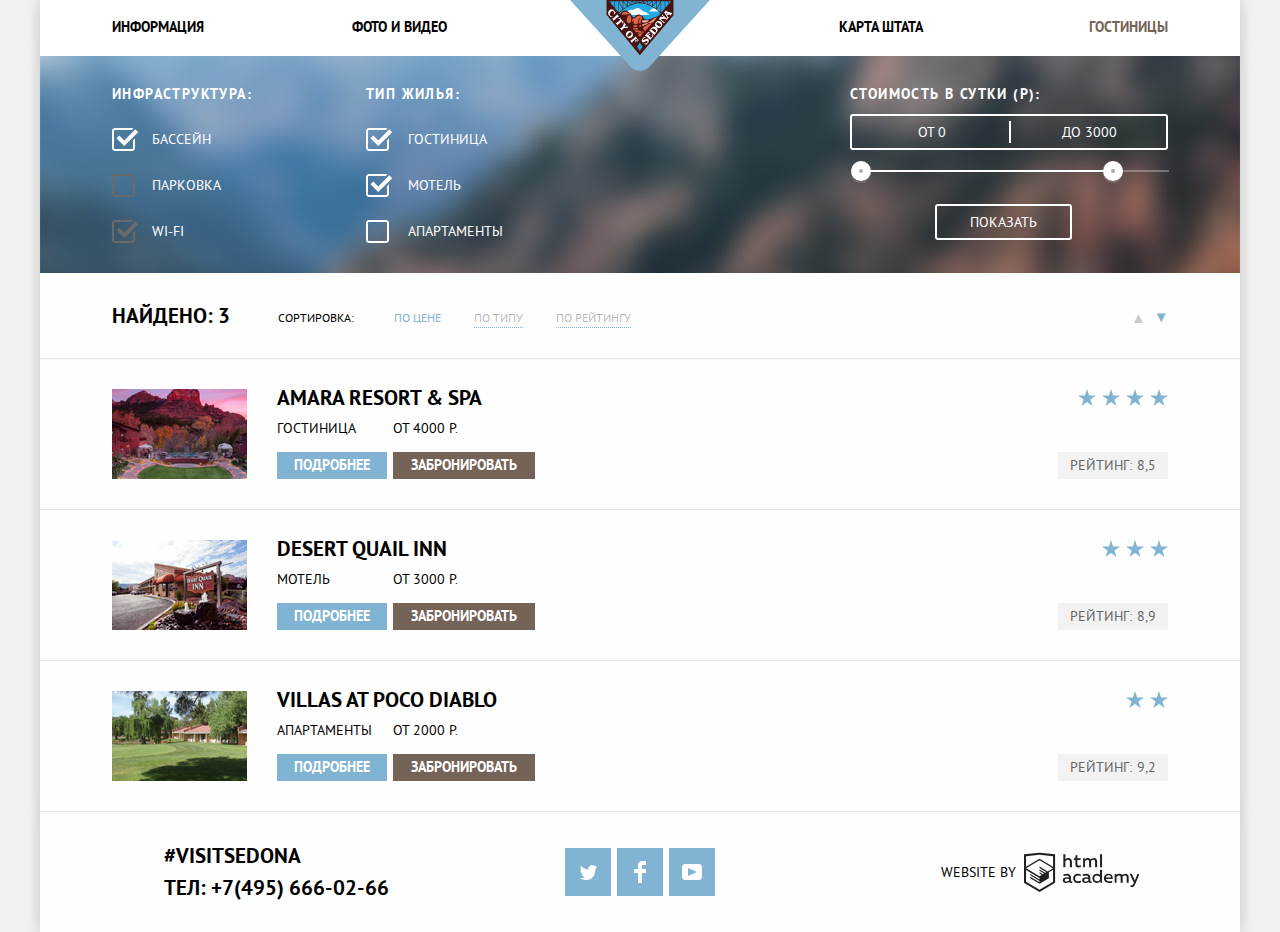
==== catalog.html @ d5845700 "Частично исправлены баги IE, переключатели-треугольники сделаны unicode, в CSS используется только о" ====
<!DOCTYPE html>
<html lang="ru">

<head>
  <meta charset="utf-8">
  <title>HTML Academy: Седона</title>
  <link rel="stylesheet" href="css/normalize.css">
  <link rel="stylesheet" href="css/style.css">
</head>

<body>
  <header class="header">
    <nav class="header__navigation">
      <a href="index.html">
        <span class="visually-hidden">Главная страница</span>
        <img src="img/logo-triangle.svg" width="140" height="71" alt="Логотип Sedona">
      </a>
      <ul class="list">
        <li><a href="info.html">Информация</a></li>
        <li><a href="gallery.html">Фото и видео</a></li>
        <li><a href="map.html">Карта штата</a></li>
        <li class="current">Гостиницы</li>
      </ul>
    </nav>
  </header>
  <main class="main-container">
    <h1 class="visually-hidden">Отели в Седонe</h1>
    <div class="center-form">
      <form class="horizontal-form" action="https://echo.htmlacademy.ru" method="get">
        <div class="horizontal-form__column">
          <fieldset>
            <legend>Инфраструктура:</legend>
            <div>
              <label class="horizontal-form__check-label" for="waterpool-id">Бассейн</label>
              <input class="horizontal-form__check visually-hidden" id="waterpool-id" type="checkbox" name="waterpool"
                checked>
                <svg class ="horizontal-form__check-custom" xmlns="http://www.w3.org/2000/svg" width="23" height="23" viewBox="0 0 23 23" fill-opacity="1" fill="#FFFFFF"> 
                  <path d="M20 2c.542 0 1 .458 1 1v17c0 .542-.458 1-1 1H3c-.542 0-1-.458-1-1V3c0-.542.458-1 1-1h17m0-2H3C1.35 0 0 1.35 0 3v17c0 1.65 1.35 3 3 3h17c1.65 0 3-1.35 3-3V3c0-1.65-1.35-3-3-3z"/>
                </svg>
                <svg class ="horizontal-form__check-custom checked" xmlns="http://www.w3.org/2000/svg" width="27" height="23" viewBox="0 0 27 23" fill-opacity="0" fill="#FFFFFF" >
                  <path d="M7.285 7.486l-2.829 2.829 7.783 7.783L26.171 4.166l-2.828-2.829-11.104 11.102z"/>
                  <path d="M21 20c0 .542-.458 1-1 1H3c-.542 0-1-.458-1-1V3c0-.542.458-1 1-1h16.908L21.493.415A2.96 2.96 0 0 0 20 0H3C1.35 0 0 1.35 0 3v17c0 1.65 1.35 3 3 3h17c1.65 0 3-1.35 3-3v-9.829l-2 2V20z"/>
                </svg>
            </div>
            <div>
              <label class="horizontal-form__check-label" for="parking-id">Парковка</label>
              <input class="horizontal-form__check visually-hidden" id="parking-id" type="checkbox" name="parking" disabled>
              <svg class ="horizontal-form__check-custom" xmlns="http://www.w3.org/2000/svg" width="23" height="23" viewBox="0 0 23 23" fill-opacity="1" fill="#FFFFFF"> 
                <path d="M20 2c.542 0 1 .458 1 1v17c0 .542-.458 1-1 1H3c-.542 0-1-.458-1-1V3c0-.542.458-1 1-1h17m0-2H3C1.35 0 0 1.35 0 3v17c0 1.65 1.35 3 3 3h17c1.65 0 3-1.35 3-3V3c0-1.65-1.35-3-3-3z"/>
              </svg>
              <svg class ="horizontal-form__check-custom checked" xmlns="http://www.w3.org/2000/svg" width="27" height="23" viewBox="0 0 27 23" fill-opacity="0" fill="#FFFFFF" >
                <path d="M7.285 7.486l-2.829 2.829 7.783 7.783L26.171 4.166l-2.828-2.829-11.104 11.102z"/>
                <path d="M21 20c0 .542-.458 1-1 1H3c-.542 0-1-.458-1-1V3c0-.542.458-1 1-1h16.908L21.493.415A2.96 2.96 0 0 0 20 0H3C1.35 0 0 1.35 0 3v17c0 1.65 1.35 3 3 3h17c1.65 0 3-1.35 3-3v-9.829l-2 2V20z"/>
              </svg>
          </div>
            <div>
              <label class="horizontal-form__check-label" for="wifi-id">wi-fi</label>
              <input class="horizontal-form__check visually-hidden" id="wifi-id" type="checkbox" name="wifi" checked disabled>
              <svg class ="horizontal-form__check-custom" xmlns="http://www.w3.org/2000/svg" width="23" height="23" viewBox="0 0 23 23" fill-opacity="1" fill="#FFFFFF"> 
                <path d="M20 2c.542 0 1 .458 1 1v17c0 .542-.458 1-1 1H3c-.542 0-1-.458-1-1V3c0-.542.458-1 1-1h17m0-2H3C1.35 0 0 1.35 0 3v17c0 1.65 1.35 3 3 3h17c1.65 0 3-1.35 3-3V3c0-1.65-1.35-3-3-3z"/>
              </svg>
              <svg class ="horizontal-form__check-custom checked" xmlns="http://www.w3.org/2000/svg" width="27" height="23" viewBox="0 0 27 23" fill-opacity="0" fill="#FFFFFF" >
                <path d="M7.285 7.486l-2.829 2.829 7.783 7.783L26.171 4.166l-2.828-2.829-11.104 11.102z"/>
                <path d="M21 20c0 .542-.458 1-1 1H3c-.542 0-1-.458-1-1V3c0-.542.458-1 1-1h16.908L21.493.415A2.96 2.96 0 0 0 20 0H3C1.35 0 0 1.35 0 3v17c0 1.65 1.35 3 3 3h17c1.65 0 3-1.35 3-3v-9.829l-2 2V20z"/>
              </svg>
            </div>
          </fieldset>
        </div>
        <div class="horizontal-form__column">
          <fieldset>
            <legend>Тип жилья:</legend>
            <div>
              <label class="horizontal-form__check-label" for="hotel-id">Гостиница</label>
              <input class="horizontal-form__check visually-hidden" id="hotel-id" type="checkbox" name="hotel" checked>
              <svg class ="horizontal-form__check-custom" xmlns="http://www.w3.org/2000/svg" width="23" height="23" viewBox="0 0 23 23" fill-opacity="1" fill="#FFFFFF"> 
                <path d="M20 2c.542 0 1 .458 1 1v17c0 .542-.458 1-1 1H3c-.542 0-1-.458-1-1V3c0-.542.458-1 1-1h17m0-2H3C1.35 0 0 1.35 0 3v17c0 1.65 1.35 3 3 3h17c1.65 0 3-1.35 3-3V3c0-1.65-1.35-3-3-3z"/>
              </svg>
              <svg class ="horizontal-form__check-custom checked" xmlns="http://www.w3.org/2000/svg" width="27" height="23" viewBox="0 0 27 23" fill-opacity="0" fill="#FFFFFF" >
                <path d="M7.285 7.486l-2.829 2.829 7.783 7.783L26.171 4.166l-2.828-2.829-11.104 11.102z"/>
                <path d="M21 20c0 .542-.458 1-1 1H3c-.542 0-1-.458-1-1V3c0-.542.458-1 1-1h16.908L21.493.415A2.96 2.96 0 0 0 20 0H3C1.35 0 0 1.35 0 3v17c0 1.65 1.35 3 3 3h17c1.65 0 3-1.35 3-3v-9.829l-2 2V20z"/>
              </svg>
            </div>
            <div>
              <label class="horizontal-form__check-label" for="motel-id">Мотель</label>
              <input class="horizontal-form__check visually-hidden" id="motel-id" type="checkbox" name="motel" checked>
              <svg class ="horizontal-form__check-custom" xmlns="http://www.w3.org/2000/svg" width="23" height="23" viewBox="0 0 23 23" fill-opacity="1" fill="#FFFFFF"> 
                <path d="M20 2c.542 0 1 .458 1 1v17c0 .542-.458 1-1 1H3c-.542 0-1-.458-1-1V3c0-.542.458-1 1-1h17m0-2H3C1.35 0 0 1.35 0 3v17c0 1.65 1.35 3 3 3h17c1.65 0 3-1.35 3-3V3c0-1.65-1.35-3-3-3z"/>
              </svg>
              <svg class ="horizontal-form__check-custom checked" xmlns="http://www.w3.org/2000/svg" width="27" height="23" viewBox="0 0 27 23" fill-opacity="0" fill="#FFFFFF" >
                <path d="M7.285 7.486l-2.829 2.829 7.783 7.783L26.171 4.166l-2.828-2.829-11.104 11.102z"/>
                <path d="M21 20c0 .542-.458 1-1 1H3c-.542 0-1-.458-1-1V3c0-.542.458-1 1-1h16.908L21.493.415A2.96 2.96 0 0 0 20 0H3C1.35 0 0 1.35 0 3v17c0 1.65 1.35 3 3 3h17c1.65 0 3-1.35 3-3v-9.829l-2 2V20z"/>
              </svg>
            </div>
            <div>
              <label class="horizontal-form__check-label" for="apartment-id">Апартаменты</label>
              <input class="horizontal-form__check visually-hidden" id="apartment-id" type="checkbox" name="apartment">
              <svg class ="horizontal-form__check-custom" xmlns="http://www.w3.org/2000/svg" width="23" height="23" viewBox="0 0 23 23" fill-opacity="1" fill="#FFFFFF"> 
                <path d="M20 2c.542 0 1 .458 1 1v17c0 .542-.458 1-1 1H3c-.542 0-1-.458-1-1V3c0-.542.458-1 1-1h17m0-2H3C1.35 0 0 1.35 0 3v17c0 1.65 1.35 3 3 3h17c1.65 0 3-1.35 3-3V3c0-1.65-1.35-3-3-3z"/>
              </svg>
              <svg class ="horizontal-form__check-custom checked" xmlns="http://www.w3.org/2000/svg" width="27" height="23" viewBox="0 0 27 23" fill-opacity="0" fill="#FFFFFF" >
                <path d="M7.285 7.486l-2.829 2.829 7.783 7.783L26.171 4.166l-2.828-2.829-11.104 11.102z"/>
                <path d="M21 20c0 .542-.458 1-1 1H3c-.542 0-1-.458-1-1V3c0-.542.458-1 1-1h16.908L21.493.415A2.96 2.96 0 0 0 20 0H3C1.35 0 0 1.35 0 3v17c0 1.65 1.35 3 3 3h17c1.65 0 3-1.35 3-3v-9.829l-2 2V20z"/>
              </svg>
            </div>
          </fieldset>
        </div>
        <div class="horizontal-form__column-third">
          <div>
            <fieldset>
              <legend>Стоимость в сутки (Р):</legend>
              <div class="horizontal-form___from-to">
                <label for="price-min-id" class="visually-hidden">Минимальная стоимость</label>
                <input class="horizontal-form__input button-reset remove-arrows placeholder-white" id="price-min-id"
                  type="number" min="0" max="3000" name="price-min" placeholder="от 0">
                <label for="price-max-id" class="visually-hidden">Максимальная стоимость</label>
                <input class="horizontal-form__input button-reset remove-arrows placeholder-white" id="price-max-id"
                  type="number" min="0" max="3000" name="price-max" placeholder="до 3000">
              </div>
              <div class="range-container">
                <!-- Range with two drag handles-->
                <div class="range-container__scale">
                  <div class="range-container__bar"></div>
                </div>
                <button class="visually-hidden" aria-label="Переключатель минимальной цены диапазона"
                  type="button"></button>
                <span class="range-container__round range-container__round--custom-l"></span>
                <button class="visually-hidden" aria-label="Переключатель максимальной цены диапазона"
                  type="button"></button>
                <span class="range-container__round range-container__round--custom-r"></span>
              </div>
            </fieldset>
          </div>
          <button class="horizontal-form__show button-reset" type="submit"><span class="remove-nudge">Показать</span></button>
        </div>
      </form>
    </div>
    <div class="sorting">
      <p>Найдено: 3</p>
      <p>Сортировка:</p>
      <ul class="sorting__type-of list">
        <li>
          <button class="sorting__btn sorting__btn--current button-reset"><span class="remove-nudge">по цене</span></button>
        </li>
        <li>
          <button class="sorting__btn button-reset"><span class="remove-nudge">по типу</span></button>
        </li>
        <li>
          <button class="sorting__btn button-reset"><span class="remove-nudge">по рейтингу</span></button>
        </li>
      </ul>
      <ul class="sorting__arrows list">
        <li class="sorting__choose-order">
          <button class="sorting__up button-reset" type="button">
            <span class="remove-nudge">&#9650;</span>
            <span class="visually-hidden">Вверх</span>
          </button>
          <button class="sorting__down sorting__down--current button-reset" type="button">
            <span class="remove-nudge">&#9660;</span>
            <span class="visually-hidden">Вниз</span>
          </button>
        </li>
      </ul>
    </div>
    <ul class="output list">
      <li>
        <img src="img/preview-amara.jpg" width="135" height="90" alt="Фото отеля Amara Resort & Spa">
        <div class="output__wrapper-button-links">
          <h2 class="button-reset">
            <a class="output__heading-link" href="hotel-info.html">Amara Resort & Spa</a>
          </h2>
          <div class="output__type-price">
            <p>Гостиница</p>
            <p>От 4000 р.</p>
          </div>
          <div class="output__button-bundle">
            <div>
              <a class="output__button-link" href="hotel-view.html">Подробнее</a>
            </div>
            <div>
              <a class="output__button-link output__button-link--brown" href="booking.html">Забронировать</a>
            </div>
          </div>
        </div>
        <div class="output__rating-container">
          <div class="output__stars">
            <img src="img/icon-star.svg" width="18" height="17" alt="rating star">
            <img src="img/icon-star.svg" width="18" height="17" alt="rating star">
            <img src="img/icon-star.svg" width="18" height="17" alt="rating star">
            <img src="img/icon-star.svg" width="18" height="17" alt="rating star">
          </div>
          <p class="output__rating">Рейтинг:<span class="output__count">8,5</span></p>
        </div>
      </li>
      <li>
        <img src="img/preview-desert.jpg" width="135" height="90" alt="Фото отеля Desert Quail Inn">
        <div class="output__wrapper-button-links">
          <h2 class="button-reset">
            <a class="output__heading-link" href="hotel-info.html">Desert Quail Inn</a>
          </h2>
          <div class="output__type-price">
            <p>Мотель</p>
            <p>От 3000 р.</p>
          </div>
          <div class="output__button-bundle">
            <div>
              <a class="output__button-link" href="hotel-view.html">Подробнее</a>
            </div>
            <div>
              <a class="output__button-link output__button-link--brown" href="booking.html">Забронировать</a>
            </div>
          </div>
        </div>
        <div class="output__rating-container">
          <div class="output__stars">
            <img src="img/icon-star.svg" width="18" height="17" alt="rating star">
            <img src="img/icon-star.svg" width="18" height="17" alt="rating star">
            <img src="img/icon-star.svg" width="18" height="17" alt="rating star">
          </div>
          <p class="output__rating">Рейтинг:<span class="output__count">8,9</span></p>
        </div>
      </li>
      <li>
        <img src="img/preview-villas.jpg" width="135" height="90" alt="Фото отеля Villas at Poco Diablo">
        <div class="output__wrapper-button-links">
          <h2 class="button-reset">
            <a class="output__heading-link" href="hotel-info.html">Villas at Poco Diablo</a>
          </h2>
          <div class="output__type-price">
            <p>Апартаменты</p>
            <p>От 2000 р.</p>
          </div>
          <div class="output__button-bundle">
            <div>
              <a class="output__button-link" href="hotel-view.html">Подробнее</a>
            </div>
            <div>
              <a class="output__button-link output__button-link--brown" href="booking.html">Забронировать</a>
            </div>
          </div>
        </div>
        <div class="output__rating-container">
          <div class="output__stars">
            <img src="img/icon-star.svg" width="18" height="17" alt="rating star">
            <img src="img/icon-star.svg" width="18" height="17" alt="rating star">
          </div>
          <p class="output__rating">Рейтинг:<span class="output__count">9,2</span></p>
        </div>
      </li>
    </ul>
  </main>
  <footer class="bottom">
    <div class="bottom__contacts">
      <p class="button-reset">#visitSEDONA</p>
      <a href="tel:+74956660266" aria-label="Телефон компании">Тел: +7(495) 666-02-66</a>
    </div>
    <ul class="bottom__social list">
      <li>
        <a href="https://twitter.com">
          <span class="visually-hidden">Twitter</span>
          <svg version="1.1" xmlns="http://www.w3.org/2000/svg" xmlns:xlink="http://www.w3.org/1999/xlink" x="0px"
            y="0px" width="17px" height="15px" viewBox="0 0 17 15" enable-background="new 0 0 17 15"
            xml:space="preserve">
            <path d="M10.95,0.144c1.685-0.496,2.984,0.27,3.577,1.179c0.673-0.231,1.331-0.481,2.011-0.708
          c-0.004,0.861-0.522,1.513-0.857,1.768c0.685,0.17,1.304-0.491,1.304-0.491c-0.169,1-1.006,1.788-1.563,2.024
          c-0.231,6.75-3.175,11.217-10.077,11.082c-0.522,0,0.075,0-0.446,0c-0.41,0-4.164-0.46-4.898-1.887
          c2.271,0.196,3.893-0.422,4.693-1.177c-0.96-0.3-2.679-0.477-2.979-2.95C2.064,9.09,2.279,9.212,2.905,9.103
          C1.705,8.247,0.374,7.53,0.448,5.33c0.285,0.328,1.067,0.536,1.34,0.472c-0.703-0.241-1.97-3.36-0.894-4.952
          c1.818,1.854,3.735,3.606,7.152,3.773C8.254,2.33,9.183,0.793,10.95,0.144z" />
          </svg>
        </a>
      </li>
      <li>
        <a href="https://www.facebook.com">
          <span class="visually-hidden">Facebook</span>
          <svg version="1.1" id="Layer_2" xmlns="http://www.w3.org/2000/svg" xmlns:xlink="http://www.w3.org/1999/xlink"
            x="0px" y="0px" width="12px" height="22px" viewBox="0 0 12 22" enable-background="new 0 0 12 22"
            xml:space="preserve">
            <path d="M12,4V0H8C5.791,0,4,1.791,4,4v4H0v4h4v10h4V12h4V8H8V4H12z" />
          </svg>
        </a>
      </li>
      <li>
        <a href="https://www.youtube.com">
          <span class="visually-hidden">YouTube</span>
          <svg version="1.1" xmlns="http://www.w3.org/2000/svg" xmlns:xlink="http://www.w3.org/1999/xlink" x="0px"
            y="0px" width="20px" height="16px" viewBox="0 0 20 16" enable-background="new 0 0 20 16"
            xml:space="preserve">
            <path
              d="M17,0H3C1.35,0,0,1.35,0,3v10c0,1.65,1.35,3,3,3h14c1.65,0,3-1.35,3-3V3C20,1.35,18.65,0,17,0zM6.027,11.998V4.002L15.014,8L6.027,11.998z" />
          </svg>
        </a>
      </li>
    </ul>
    <div class="bottom__copy">
      <p class="button-reset">Website by</p>
      <a href="https://htmlacademy.ru/intensive/htmlcss">
        <span class="visually-hidden">Профессиональный онлайн‑курс HTML и CSS</span>
        <svg xmlns="http://www.w3.org/2000/svg" viewBox="0 0 113 39" width="115" height="41">
          <path
            d="M401.93,351.51a2.07,2.07,0,0,0,.58-0.11v1.4a3.41,3.41,0,0,1-1.24.22,1.75,1.75,0,0,1-1.75-1,5.08,5.08,0,0,1-3.3,1.13c-1.59,0-3.06-.87-3.06-2.68,0-2.24,2.08-2.93,3.9-2.93a11.63,11.63,0,0,1,2.28.26v-0.31c0-1.09-.8-1.86-2.3-1.86a7.79,7.79,0,0,0-3.15.67v-1.79a10.72,10.72,0,0,1,3.35-.58c2.48,0,4,1.18,4,3.83v3.14A0.57,0.57,0,0,0,401.93,351.51Zm-6.76-1.19a1.42,1.42,0,0,0,1.64,1.29,3.56,3.56,0,0,0,2.53-1V349.1a10.21,10.21,0,0,0-1.9-.22C396.34,348.89,395.17,349.23,395.17,350.33Z"
            transform="translate(-355.09 -323.29)" />
          <path
            d="M408.15,343.91a5.29,5.29,0,0,1,2.7.67v1.79a4.28,4.28,0,0,0-2.42-.73,2.89,2.89,0,1,0,0,5.76,5.26,5.26,0,0,0,2.55-.67v1.8a6.58,6.58,0,0,1-2.9.6,4.42,4.42,0,0,1-4.72-4.54A4.54,4.54,0,0,1,408.15,343.91Z"
            transform="translate(-355.09 -323.29)" />
          <path
            d="M420.93,351.51a2.07,2.07,0,0,0,.58-0.11v1.4a3.41,3.41,0,0,1-1.24.22,1.75,1.75,0,0,1-1.75-1,5.08,5.08,0,0,1-3.3,1.13c-1.59,0-3.06-.87-3.06-2.68,0-2.24,2.08-2.93,3.9-2.93a11.63,11.63,0,0,1,2.28.26v-0.31c0-1.09-.8-1.86-2.3-1.86a7.79,7.79,0,0,0-3.15.67v-1.79a10.72,10.72,0,0,1,3.35-.58c2.48,0,4,1.18,4,3.83v3.14A0.57,0.57,0,0,0,420.93,351.51Zm-6.76-1.19a1.42,1.42,0,0,0,1.64,1.29,3.56,3.56,0,0,0,2.53-1V349.1a10.21,10.21,0,0,0-1.9-.22C415.33,348.89,414.17,349.23,414.17,350.33Z"
            transform="translate(-355.09 -323.29)" />
          <path
            d="M431.76,340.14V352.9H430v-1.39a4.07,4.07,0,0,1-3.35,1.62,4.62,4.62,0,0,1,0-9.22,4,4,0,0,1,3.15,1.37v-5.14h2ZM427,345.62a2.9,2.9,0,0,0,0,5.8,3,3,0,0,0,2.79-1.84v-2.13A3.06,3.06,0,0,0,427,345.62Z"
            transform="translate(-355.09 -323.29)" />
          <path
            d="M438.08,343.91c3.48,0,4.68,2.81,4.12,5.34h-6.58c0.22,1.57,1.75,2.22,3.35,2.22a6.41,6.41,0,0,0,2.77-.62v1.68a7.5,7.5,0,0,1-3.14.6c-2.68,0-5-1.53-5-4.61A4.39,4.39,0,0,1,438.08,343.91Zm0.09,1.62a2.39,2.39,0,0,0-2.57,2.26h4.85A2.06,2.06,0,0,0,438.17,345.53Z"
            transform="translate(-355.09 -323.29)" />
          <path
            d="M444.19,352.9v-8.75h1.73v1.09a4,4,0,0,1,2.92-1.33,3,3,0,0,1,2.73,1.4,4.33,4.33,0,0,1,3.06-1.4,3.21,3.21,0,0,1,3.32,3.52v5.47h-2v-5.41a1.67,1.67,0,0,0-1.73-1.84,2.94,2.94,0,0,0-2.17,1.18c0,0.2,0,.4,0,0.6v5.47h-2v-5.41a1.67,1.67,0,0,0-1.73-1.84,3.11,3.11,0,0,0-2.32,1.35v5.91h-2Z"
            transform="translate(-355.09 -323.29)" />
          <path
            d="M466.56,344.15h2l-4.1,9.93c-0.95,2.28-2.19,3-3.52,3a5,5,0,0,1-1.15-.15v-1.66a3,3,0,0,0,.89.13c0.95,0,1.66-.67,2.17-2l0.18-.44-4.16-8.82H461l3,6.6Z"
            transform="translate(-355.09 -323.29)" />
          <path
            d="M395.75,324.82v5a4,4,0,0,1,2.83-1.2,3.41,3.41,0,0,1,3.61,3.57v5.41h-2v-5.16a1.9,1.9,0,0,0-2-2.1,3.08,3.08,0,0,0-2.44,1.46v5.8h-2V324.82h2Z"
            transform="translate(-355.09 -323.29)" />
          <path
            d="M407.52,325.71v3.12h3.17v1.71h-3.17v4c0,1.15.53,1.53,1.66,1.53a4.71,4.71,0,0,0,1.77-.35v1.68a7.14,7.14,0,0,1-2.35.38,2.68,2.68,0,0,1-3-2.88v-4.38H404v-1.71h1.57v-2.64Z"
            transform="translate(-355.09 -323.29)" />
          <path
            d="M413.19,337.58v-8.75h1.73v1.09a4,4,0,0,1,2.92-1.33,3,3,0,0,1,2.73,1.4,4.33,4.33,0,0,1,3.06-1.4,3.21,3.21,0,0,1,3.32,3.52v5.47h-2v-5.41a1.67,1.67,0,0,0-1.73-1.84,2.94,2.94,0,0,0-2.17,1.18c0,0.2,0,.4,0,0.6v5.47h-2v-5.41a1.67,1.67,0,0,0-1.73-1.84,3.11,3.11,0,0,0-2.32,1.35v5.91h-2Z"
            transform="translate(-355.09 -323.29)" />
          <rect x="74.72" y="1.52" width="1.95" height="12.76" />
          <path
            d="M370.53,323.31l-0.16,0-15.28,1.6v28L370.37,362l15.28-9.09v-28Zm13.12,28.45-13.28,7.9-13.28-7.9V340.28l13.22,7.87,0,1.43-9.07-5.4v1.38l9.11,5.47,0,1.46-9.1-5.42v1.38l9.11,5.47h0l9.19-5.5v-1.39h0v-4.52l4.1-2.45v11.67Zm0-13.16L380,340.74h0l-1.68,1-8-4.76v1.38l6.84,4.07-0.06,0-0.15.09-1,.57-5.64-3.36v1.38l4.45,2.65-1.05.7,0,0-3.36-2v1.38l2.21,1.3-2.25,1.35-13.16-7.82,13.17-7.92h0Zm0-1.39-13.35-7.87h0l-13.2,7.86v-10.5l13.28-1.39,13.28,1.39v10.51Z"
            transform="translate(-355.09 -323.29)" />
        </svg>
      </a>
    </div>
  </footer>
</body>

</html>
---- css/style.css ----
/* Fonts */
@font-face {
  font-family: "PT Sans";
  src: 
    local("PT Sans"), local("PTSans-Regular"),
    url("../fonts/ptsans.woff2") format("woff2"), /* Super Modern Browsers */
    url("../fonts/ptsans.woff") format("woff"); /* Modern Browsers */
  font-style: normal;
  font-weight: 400;
}

@font-face {
  font-family: "PT Sans";
  src: 
    local("PT Sans Bold"), local("PTSans-Bold"),
    url("../fonts/ptsansbold.woff2") format("woff2"), /* Super Modern Browsers */
    url("../fonts/ptsansbold.woff") format("woff"); /* Modern Browsers */
  font-style: normal;
  font-weight: 700;
}

/* Normalization + global styles */
body {
  margin: 0;
  padding: 0;

  font-family: "PT Sans", "Arial", sans-serif;
  font-size: 14px;
  line-height: 26px;
  text-transform: uppercase;

  background-color: #f2f2f2;
}

img {
  max-width: 100%;
  height: auto;
}

a {
  text-decoration: none;
}

*,
*::before,
*::after {
  box-sizing: border-box;
}

/* Service classes */
.list {
  padding: 0;
  margin: 0;
  list-style: none;
}

.button-reset {
  padding: 0;
  margin: 0;
  border: 0;
}

/* for text in buttons (IE 11)*/
.remove-nudge {
  position: relative;
  top: 0px;
  left: 0px;
}

p.overflow-wrapper {
  width: 100%;
  margin: 0;
  padding: 0;

  outline: 1px solid red;
}

/* remove increment arrows */
/* -- chrome */
.remove-arrows::-webkit-outer-spin-button,
.remove-arrows::-webkit-inner-spin-button {
  -webkit-appearance: none;
  margin: 0;
}

/* --firefox */
.remove-arrows {
  -moz-appearance: textfield;
}

.remove-arrows:hover,
.remove-arrows:focus {
  -moz-appearance: number-input;
}

/* make placeholder black */
.placeholder-black::-webkit-input-placeholder {
  color: #000000;
}

.placeholder-black::-moz-placeholder {
  color: #000000;
}

/* make placeholder white */
.placeholder-white::-webkit-input-placeholder {
  color: #ffffff;
}

.placeholder-white::-moz-placeholder {
  color: #ffffff;
}

/* Visually-hidden*/
.visually-hidden:not(:focus):not(:active),
input[type="checkbox"].visually-hidden,
input[type="radio"].visually-hidden,
button[type="button"].visually-hidden {
  position: absolute;

  width: 1px;
  height: 1px;
  margin: -1px;
  padding: 0;
  border: 0;

  white-space: nowrap;

  clip: rect(0, 0, 0, 0);
  clip-path: inset(100%);
  overflow: hidden;
}

/* Large sections centering */
.header,
.main-container,
.bottom {
  width: 1200px;
  margin-left: auto;
  margin-right: auto;

  position: relative;
}

/* Shadow */
.header::before,
.main-container::before,
.bottom::before {
  position: absolute;
  top: 0;
  bottom: 0;
  left: 0;
  right: 0;
  z-index: -1;  /* lowest layer, hides top shadow under other blocks */

  content: "";

  box-shadow: 0px 0px 15px 0 rgba(0, 1, 1, 0.2);
}

/* Header */
.top-header {
  display: flex;
  flex-direction: column;
  justify-content: flex-end;
  align-items: center;

  padding-top: 76px;

  background-color: #f2f2f2;
  background-image: url("../img/background-mountains.jpg");
  background-repeat: no-repeat;
  background-position: 0 -56px;
}

.top-header img {
  display: block;

  margin-bottom: 79px;
}

.top-header__text {
  display: flex;
  flex-direction: column;
  align-items: center;

  position: relative;

  padding-top: 61px;
  padding-bottom: 52px;

  width: 100%;

  background-color: #ffffff;
}

.top-header__text::before {
  position: absolute;
  top: -57px;
  left: 0;  /* for IE 11 */

  width: 100%;
  height: 57px;  /* for IE 11 */

  content: url("../img/polygon-mask.svg");
  background-image: url("../img/polygon-mask.svg");  /* for IE 11 */
}

.top-header__text h1 {
  max-width: 450px;
  margin: 0;
  margin-bottom: 25px;

  font-size: 21px;
  line-height: 26px;
  text-align: center;
  vertical-align: middle;
}

.top-header__text p {
  max-width: 800px;
  margin: 0;

  text-align: center;
  vertical-align: middle;
  color: #333333;
}

/* Navigation */
.header__navigation {
  position: relative;
}

.header__navigation>a {
  position: absolute;
  left: 50%;
  z-index: 1;

  margin-left: -70px;
}

.header__navigation ul {
  display: flex;
  flex-wrap: wrap;
  align-items: center;

  width: 1200px;

  background-color: #ffffff;
}

.header__navigation li {
  padding-left: 72px;
  padding-top: 14px;
  padding-bottom: 15px;

  width: 240px;
  min-height: 56px;

  color: #000000;
  font-weight: bold;
}

.header__navigation li:nth-child(4n+3) {
  margin-left: 240px;
  padding-left: 79px;
}

.header__navigation li:nth-child(4n+4) {
  padding-left: 89px;
  padding-right: 10px;
}

.header__navigation a,
.header__navigation a:link,
.header__navigation a:visited {
  color: #000000;
}

.header__navigation a:hover,
.header__navigation a:focus {
  color: #81b3d2;
}

.header__navigation a:active {
  color: #000000;
  opacity: 0.3;
}

.header__navigation .current {
  color: #766357;
}

/* Advantages - general properties */
.advantages {
  display: flex;
  flex-wrap: wrap;
}

.advantages img {
  display: block;
}

.advantages p,
h3 {
  padding: 0;
  margin: 0;
}

.advantages__first-line,
.advantages__second-line,
.advantages__second-item {
  display: flex;
}

.advantages__second-line li:nth-child(1) {
  background-image: url(../img/icon-house.svg);
  background-position: 50% 23%;
  background-repeat: no-repeat;
}

.advantages__second-line li:nth-child(2) {
  background-image: url(../img/icon-burger.svg);
  background-position: 50% 23%;
  background-repeat: no-repeat;
}

.advantages__second-line li:nth-child(3) {
  background-image: url(../img/icon-gift.svg);
  background-position: 50% 23%;
  background-repeat: no-repeat;
}

/* Advantages - Box */
.advantages__box {
  display: flex;
  flex-direction: column;
  align-items: center;

  width: 400px;
  min-height: 256px;
  padding-left: 45px;
  padding-right: 45px;
  padding-bottom: 20px;

  line-height: 21px;
  text-align: center;
  vertical-align: middle;
}

/* Advantages - blue box */
.advantages__box--blue {
  padding-top: 47px;

  color: #ffffff;
  background-color: #81b3d2;
}

.advantages__box--blue h3 {
  margin-bottom: 25px;
  width: 150px;

  font-weight: bold;
  font-size: 21px;
}

.advantages__box--blue span {
  margin-bottom: 20px;
  width: 300px;
}

.advantages__box--blue p {
  width: 300px;
}

/* Advantages - white box */
.advantages__box--white {
  padding-top: 161px;

  min-height: 330px;

  background-color: #ffffff;
}

.advantages__box--white span {
  display: block;
  margin-bottom: 24px;

  width: 100%;

  font-size: 21px;
  font-weight: bold;
  color: #000000;
}

.advantages__box--white p {
  width: 300px;

  color: #333333;
}

/* Advantages - grey box */
.advantages__box--grey {
  min-height: 256px;

  padding-top: 46px;

  color: #333333;
  background-color: #eeeeee;
}

.advantages__box--grey h3 {
  margin-bottom: 26px;
  width: 130px;

  font-weight: bold;
  font-size: 21px;
  color: #000000;
}

.advantages__box--grey span {
  margin-bottom: 20px;
  width: 260px;
}

.advantages__box--grey p {
  width: 260px;
}

.advantages__box--grey:nth-child(5) p {
  width: 250px;
}

.advantages__second-item p {
  width: 310px;

  text-align: center;
}

/* Find a hotel section */
.search__container {
  display: flex;
  flex-direction: column;
  justify-content: flex-start;
  align-items: center;

  padding-top: 50px;

  min-height: 291px;

  text-align: center;
  background-color: #ffffff;
}

.search__container p:first-of-type {
  margin-bottom: 24px;

  max-width: 800px;

  font-size: 30px;
  line-height: 36px;
  font-weight: bold;
}

.search__container p:last-of-type {
  margin-bottom: 47px;

  max-width: 900px;

  line-height: 24px;

  color: #333333;
}

.search__form-wrapper>button {
  position: relative;
  z-index: 3;

  width: 568px;
  min-height: 86px;

  padding: 20px 30px;

  font-size: 21px;
  line-height: 26px;
  font-weight: bold;
  color: white;
  text-transform: uppercase;

  background-color: #766357;
}

.search__form-wrapper>button:hover {
  background-color: #604e43;
}

.search__form-wrapper>button:active {
  background-color: #503e33;
  color: rgba(256, 256, 256, 0.3);
}

.search__form-wrapper {
  position: relative;

  margin: 0 auto;

  width: 568px;
}

/* FORM */
.search fieldset {
  border: 0;
  padding: 0;
  margin: 0;
}

.search__form {
  position: absolute;
  display: flex;
  flex-direction: column;
  align-items: center;

  padding: 55px 0;

  width: 100%;
  min-height: 395px;

  font-weight: bold;
  text-align: left;

  background-color: #ffffff;
  margin-left: auto;
  margin-right: auto;
}

/* Check in && Check out */
.search__form div {
  display: flex;
}

.search__form div:nth-of-type(3) {
  justify-content: space-between;
}

.search__checkinout {
  display: flex;
  align-items: center;
  width: 458px;
}

.search__checkinout:nth-of-type(1) {
  margin-bottom: 29px;
}

.search__checkinout:nth-of-type(2) {
  margin-bottom: 29px;
}

.search__form div:nth-of-type(3) {
  margin-bottom: 54px;
}

.search__checkinout label {
  display: block;
  width: 112px;
}

.search__checkinout input[type="text"] {
  padding-left: 12px;
  margin: 0;

  width: 306px;
  height: 38px;

  font-weight: bold;
  vertical-align: middle;
  color: #000000;
  text-transform: uppercase;

  background-color: #f2f2f2;

  border: 0;
}

/* Calendar button */
.search__checkinout button {
  width: 40px;
  height: 38px;

  background-color: #f2f2f2;
}

/* Calendar icon */
.search__checkinout button {
  fill: #cacaca;
}

.search__checkinout button:hover {
  fill: #000000;
}

.search__checkinout button:active {
  fill: #81b3d2;
}

/* Check in && check out - ADDITIONAL STYLES */
.search__checkinout input:hover {
  background-color: #ebebeb;
}

.search__checkinout input:focus {
  background-color: #ffffff;
  border: 2px solid #e5e5e5;
}

/* Input field: number of adults && children */
.search__number {
  display: flex;
  align-items: center;
}

.search__number label {
  display: block;
  width: 112px;
}

.search__number:nth-of-type(2) label {
  width: 65px;
}

.search__number input {
  margin: 0;

  width: 34px;
  height: 38px;

  font-weight: bold;
  vertical-align: middle;
  text-align: center;
  color: #000000;
  text-transform: uppercase;

  background-color: #f2f2f2;
  border: 0;
}

.search__number input:hover {
  background-color: #ebebeb;
}

.search__number input:focus {
  background-color: #ffffff;
  border: 2px solid #e5e5e5;
}

.decrement,
.increment {
  display: block;

  width: 40px;
  height: 38px;

  font-size: 25px;
  color: #a9a9a9;
  font-weight: bold;

  background-color: #f2f2f2;
}

.increment:hover,
.decrement:hover {
  color: #000000;
}

.increment:active,
.decrement:active {
  color: #81b3d2;
}

/* Find button */
.search__find-button {
  padding: 15px 30px;

  width: 458px;
  min-height: 58px;

  font-size: 21px;
  line-height: 26px;
  font-weight: bold;
  color: white;
  text-transform: uppercase;

  background-color: #81b3d2;
}

.search__find-button:hover {
  background-color: #669ec0;
}

.search__find-button:active {
  background-color: #5496bd;
  color: rgba(256, 256, 256, 0.3);
}

/* Map */
.map {
  width: 1200px;
  height: 473px;

  background-image: url(../img/map.png);
}

/* Footer containers */
.bottom {
  display: flex;
  padding-left: 72px;
  padding-right: 72px;

  min-height: 120px;

  background-color: #fefefe;
}

.bottom__contacts {
  display: flex;
  flex-direction: column;
  align-items: flex-start;
  justify-content: center;
  flex-shrink: 0;

  padding-left: 52px;
  width: 310px;

  font-size: 21px;
  line-height: 26px;
  font-weight: bold;

}

.bottom__social {
  display: flex;
  flex-wrap: wrap;
  align-items: center;
  justify-content: center;

  padding-left: 60px;
  padding-right: 60px;

  width: 100%;
}

.bottom__copy {
  display: flex;
  align-items: center;
  justify-content: flex-end;

  padding-right: 29px;

  min-width: 310px;
}

/* Contacts style */
.bottom__contacts p,
.bottom__contacts a {
  width: 100%;
}

.bottom__contacts p {
  margin-bottom: 6px;
}

/* Social icons */
.bottom__social li {
  margin-right: 3px;
  margin-left: 3px;
}

.bottom__contacts a {
  color: #000000;
}

.bottom__social a {
  display: flex;
  justify-content: center;
  align-items: center;

  width: 46px;
  height: 48px;

  background-color: #81b3d2;
}

.bottom__social a {
  fill: #ffffff;
  background-color: #81b3d2;
}

.bottom__social a:hover {
  fill: #ffffff;
  background-color: #669ec0;
}

.bottom__social a:active {
  fill: rgba(256, 256, 256, 0.3);
  background-color: #5496bd;
}

/* Websity by */
.bottom__copy svg {
  display: block;
}

.bottom__copy p {
  min-width: 0px;
}

.bottom__copy {
  display: flex;
  align-items: center;
}

.bottom__copy a {
  display: block;
  padding-left: 8px;
}

.bottom__copy a {
  fill: #231f20;
}

.bottom__copy a:hover {
  fill: #81b3d2;
}

.bottom__copy a:active {
  fill: #bdbbbc;
}

/* --------------------- Catalog ---------------------*/

/* Horizontal form containers*/
.center-form {
  padding: 28px 72px;

  max-width: 1200px;
  min-height: 217px;

  background-image: url(../img/background-mountains--blur.jpg);
  background-position: 0 -56px;
}
.horizontal-form {
  display: flex;

  line-height: 21px;
  color: #ffffff;
}

.horizontal-form legend {
  letter-spacing: 0.1em;
  font-weight: bold;
  display: block;
  padding-right: 15px;
}

.horizontal-form fieldset {
  margin: 0;
  padding: 0;

  border: 0;
}

.horizontal-form__column legend {
  position: relative;
  margin-bottom: 24px;

  width: 254px;
}

.horizontal-form__column div {
  position: relative;
  margin-bottom: 25px;
}

.horizontal-form__column div:last-of-type {
  margin-bottom: 0;
}

.horizontal-form__column-third {
  display: flex;
  flex-direction: column;
  align-items: flex-start;
  margin-left: auto;

  font-weight: bold;
}

.horizontal-form__column-third legend {
  margin-bottom: 9px;
  margin-right: 2px;

  width: 319px;
}

.horizontal-form__column-third>div {
  width: 318px;
}

/* Checkboxes */
.horizontal-form__check-label {
  display: block;
  padding-left: 40px;
  padding-right: 15px;

  width: 254px;
}

.horizontal-form__column:nth-last-of-type(2) .horizontal-form__check-label {
  padding-left: 42px;
}

.horizontal-form__check-custom {
  position: absolute;
  top: -1px;
  left: 0px;

  width: 23px;
  height: 23px;
}

/* --checked */
.horizontal-form__check:checked~svg.checked {
  width: 27px;
  height: 23px;

  fill-opacity: 1;
}

.horizontal-form__check:checked+svg {
  fill-opacity: 0;
}

/* --disabled */
.horizontal-form__check:disabled+svg {
  fill: #6a6a6a;
}

/* --checked + disabled */
.horizontal-form__check:checked:disabled~svg.checked {
  width: 27px;
  height: 23px;

  fill-opacity: 1;
  fill: #6a6a6a;
}

.horizontal-form__check:checked:disabled+svg {
  fill-opacity: 0;
}

/* --focused*/
.horizontal-form__check:focus+svg {
  outline: 1px solid #b0ddff;
  outline-offset: 2px;
}

/* Input field: from __ to __ */
.horizontal-form___from-to {
  display: flex;
  justify-content: space-between;
  align-items: center;

  position: relative;

  margin-bottom: 20px;

  width: 318px;
  height: 36px;

  border: 2px solid #ffffff;
  border-radius: 3px;
}

.horizontal-form___from-to::before {
  position: absolute;
  left: 157px;
  top: 5px;   /* for IE 11 */
  content: "";

  width: 2px;
  height: 22px;

  background-color: #ffffff;
}

.horizontal-form__input {
  padding-left: 16px;
  padding-right: 13px;

  width: 100%;
  height: 27px;

  line-height: 21px;
  vertical-align: middle;
  text-align: center;
  color: #ffffff;
  text-transform: uppercase;

  background-color: transparent;
}

/* Range */
.range-container {
  display: flex;
  position: relative;

  margin-bottom: 32px;
  margin-left: 11px;

  width: 308px;
}

.range-container__scale {
  width: 100%;
  height: 2px;

  background-color: rgba(255, 255, 255, 0.3);
}

.range-container__bar {
  width: 82%;
  height: 2px;

  background-color: #ffffff;
}

/* Round buttons */
.range-container__round {
  position: absolute;
  margin-top: -9px;

  width: 20px;
  height: 22px;

  background-size: cover;
}

.range-container__round--custom-l {
  left: -10px;

  background-image: url("../img/filter-button.svg");
}

.range-container__round--custom-r {
  left: 242px;

  background-image: url("../img/filter-button.svg");
}

/* --focus round buttons*/
.range-container button:focus+span {
  outline: 1px solid #b0ddff;
  outline-offset: 2px;
}

/* --hover round buttons*/
.range-container__round:hover {
  width: 22px;
  height: 24px;

  cursor: pointer;
}

.range-container__round--custom-l:hover {
  margin-top: -10px;
  left: -11px;
}

.range-container__round--custom-r:hover {
  margin-top: -10px;
  left: 241px;
}

.horizontal-form__show {
  display: block;
  margin-left: 85px;
  padding: 0 15px;

  width: 137px;
  min-height: 36px;

  border: 2px solid #ffffff;

  line-height: 21px;
  text-transform: uppercase;
  color: #ffffff;

  background-color: transparent;
  border-radius: 3px;
}

.horizontal-form__show:hover {
  color: #000000;
  background-color: #ffffff;
}

/* Sorting block */
.sorting {
  display: flex;
  align-items: center;

  padding: 20px 72px;

  width: 1200px;
  min-height: 86px;

  color: #000000;

  border-bottom: 1px solid #e5e5e5;
  background-color: #fefefe;
}

.sorting p {
  margin: 0;
}

.sorting p:first-of-type {
  margin-right: 46px;

  max-width: 175px;

  font-size: 21px;
  font-weight: bold;
}

.sorting p:last-of-type {
  margin-right: 40px;
  padding-top: 5px;
  padding-left: 2px;

  max-width: 150px;

  font-size: 12px;
  line-height: 18px;
}

.sorting__type-of {
  display: flex;
}

.sorting__type-of li {
  margin-right: 33px;
}

.sorting__arrows {
  display: flex;

  margin-left: auto;
  margin-right: 1px;
}

.sorting__btn {
  margin-top: 8px;

  max-width: 120px;
  border-bottom: 1px dotted #81b3d2;

  font-size: 12px;
  line-height: 18px;
  text-transform: uppercase;
  color: rgba(0, 0, 0, 0.3);

  background-color: transparent;
  cursor: pointer;
}

.sorting__btn:hover {
  color: #81b3d2;
}

.sorting__btn:active {
  border-bottom: 0;
  color: #000000;
}

.sorting__btn--current,
.sorting__btn--current:hover,
.sorting__btn--current:active {
  color: #81b3d2;
  border-bottom: 0;
}

/* Choose order (up and down arrows) */
.sorting__choose-order {
  display: flex;
  width: 34px;
  line-height: 0px;
}

.sorting__choose-order button {
  display: block;
  font-size: 15px;

  line-height: 1em;
  color: #cacaca;

  background-color: transparent;
  cursor: pointer;
}

.sorting__up {
  margin-left: -2px;
  margin-top: 4px;
}

.sorting__down {
  margin-left: 8px;
  margin-top: 2px;
}

/* --hover */
.sorting__up:hover,
.sorting__down:hover {
  color: #231f20;
}

/* --active */
.sorting__up:active,
.sorting__down:active {
  color: #81b3d2;
}

/* --current */
.sorting__up--current[type="button"],
.sorting__up--current:hover,
.sorting__up--current:active {
  color: #81b3d2;
  cursor: auto;
}

.sorting__down--current[type="button"],
.sorting__down--current:hover,
.sorting__down--current:active {
  color: #81b3d2;
  cursor: auto;
}

/* Output - hotel list items */
.output {
  background-color: #fefefe;
}

.output li {
  display: flex;
  align-items: center;
  padding: 30px 72px;
  padding-bottom: 30px;

  border-bottom: 1px solid #e5e5e5;
}

.output img {
  margin-right: 30px;
}

.output__wrapper-button-links {
  display: flex;
  flex-direction: column;
  justify-content: space-between;

  width: 500px;
  min-height: 90px;
}

.output__rating-container {
  display: flex;
  flex-direction: column;
  align-items: flex-end;
  margin-left: auto;

  min-height: 90px;

  text-align: right;
  line-height: 0;
  font-size: 0;
}

/* output__wrapper-button-links - inner styles */
.output__type-price,
.output__button-bundle {
  display: flex;
}

.output__type-price p {
  margin: 0;
  margin-right: 6px;
  padding-top: 7px;
  padding-bottom: 13px;

  width: 110px;

  line-height: 21px;
}

.output__type-price p:last-child {
  width: 142px;
}

.output__button-bundle div {
  display: flex;
  align-items: center;

  margin-right: 6px;
}

.output__wrapper-button-links h2 {
  margin-top: -4px;

  font-size: 21px;
  line-height: 26px;
  font-weight: bold;
}

.output__heading-link {
  color: #000000;
}

.output__heading-link:hover {
  color: #81b3d2;
}

.output__heading-link:active {
  color: rgba(0, 0, 0, 0.3);
}

.output__button-link {
  width: 110px;
  min-height: 27px;

  padding: 3px 15px 2px 15px;

  font-size: 14px;
  line-height: 21px;
  font-weight: bold;
  text-align: center;

  color: #ffffff;
  background-color: #81b3d2;
}

.output__button-link:hover {
  background-color: #669ec0;
}

.output__button-link:active {
  background-color: #5496bd;
  color: rgb(255, 255, 255, 0.3);
}

.output__button-link--brown {
  width: 142px;
  background-color: #766357;
}

.output__button-link--brown:hover {
  background-color: #604e43;
}

.output__button-link--brown:active {
  background-color: #503e33;
}

/* Rating container - inner styles */
.output__rating {
  margin: 0;
  padding: 0 10px;

  min-width: 110px;
  max-width: 200px;

  text-align: center;
  font-size: 14px;
  line-height: 27px;
  white-space: nowrap;
  color: #666666;

  background-color: #f2f2f2;
  overflow: hidden;
}

.output__stars {
  margin-bottom: 46px;
}

.output__stars img {
  margin-right: 6px;
}

.output__stars img:last-child {
  margin-right: 0;
}

.output__count {
  display: inline-block;
  margin-left: 0.3em;

  max-width: 30px;

  vertical-align: top;
  overflow: hidden;
}

/* Modal window */
.modal-hide {
  display: none;
}

.modal-show {
  animation-name: bounce-open;
  animation-duration: 0.2s;
}

.red-outline {
  box-shadow: inset 0 0 1px 1px rgba(255, 0, 0, 1);
}

@keyframes bounce-open {
  0% {
    transform: translateY(-86px);
  }

  100% {
    transform: translateY(0);
  }
}
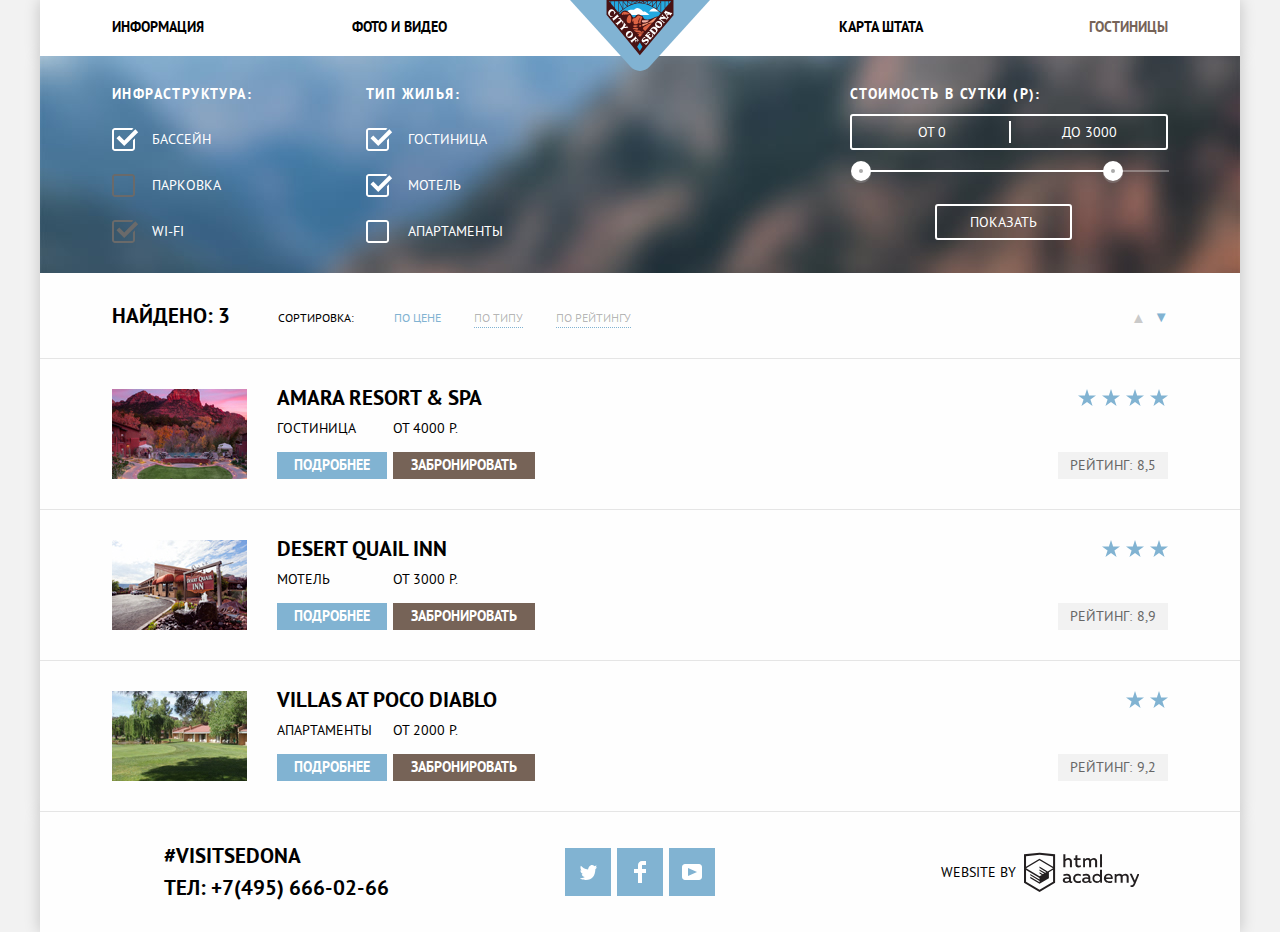
==== commit 123c8c2a: "Исправлены баги отображения в разных браузерах" ====
--- a/catalog.html
+++ b/catalog.html
@@ -31,38 +31,41 @@
           <fieldset>
             <legend>Инфраструктура:</legend>
             <div>
-              <label class="horizontal-form__check-label" for="waterpool-id">Бассейн</label>
-              <input class="horizontal-form__check visually-hidden" id="waterpool-id" type="checkbox" name="waterpool"
-                checked>
-                <svg class ="horizontal-form__check-custom" xmlns="http://www.w3.org/2000/svg" width="23" height="23" viewBox="0 0 23 23" fill-opacity="1" fill="#FFFFFF"> 
-                  <path d="M20 2c.542 0 1 .458 1 1v17c0 .542-.458 1-1 1H3c-.542 0-1-.458-1-1V3c0-.542.458-1 1-1h17m0-2H3C1.35 0 0 1.35 0 3v17c0 1.65 1.35 3 3 3h17c1.65 0 3-1.35 3-3V3c0-1.65-1.35-3-3-3z"/>
-                </svg>
-                <svg class ="horizontal-form__check-custom checked" xmlns="http://www.w3.org/2000/svg" width="27" height="23" viewBox="0 0 27 23" fill-opacity="0" fill="#FFFFFF" >
-                  <path d="M7.285 7.486l-2.829 2.829 7.783 7.783L26.171 4.166l-2.828-2.829-11.104 11.102z"/>
-                  <path d="M21 20c0 .542-.458 1-1 1H3c-.542 0-1-.458-1-1V3c0-.542.458-1 1-1h16.908L21.493.415A2.96 2.96 0 0 0 20 0H3C1.35 0 0 1.35 0 3v17c0 1.65 1.35 3 3 3h17c1.65 0 3-1.35 3-3v-9.829l-2 2V20z"/>
-                </svg>
-            </div>
-            <div>
-              <label class="horizontal-form__check-label" for="parking-id">Парковка</label>
-              <input class="horizontal-form__check visually-hidden" id="parking-id" type="checkbox" name="parking" disabled>
-              <svg class ="horizontal-form__check-custom" xmlns="http://www.w3.org/2000/svg" width="23" height="23" viewBox="0 0 23 23" fill-opacity="1" fill="#FFFFFF"> 
-                <path d="M20 2c.542 0 1 .458 1 1v17c0 .542-.458 1-1 1H3c-.542 0-1-.458-1-1V3c0-.542.458-1 1-1h17m0-2H3C1.35 0 0 1.35 0 3v17c0 1.65 1.35 3 3 3h17c1.65 0 3-1.35 3-3V3c0-1.65-1.35-3-3-3z"/>
-              </svg>
-              <svg class ="horizontal-form__check-custom checked" xmlns="http://www.w3.org/2000/svg" width="27" height="23" viewBox="0 0 27 23" fill-opacity="0" fill="#FFFFFF" >
-                <path d="M7.285 7.486l-2.829 2.829 7.783 7.783L26.171 4.166l-2.828-2.829-11.104 11.102z"/>
-                <path d="M21 20c0 .542-.458 1-1 1H3c-.542 0-1-.458-1-1V3c0-.542.458-1 1-1h16.908L21.493.415A2.96 2.96 0 0 0 20 0H3C1.35 0 0 1.35 0 3v17c0 1.65 1.35 3 3 3h17c1.65 0 3-1.35 3-3v-9.829l-2 2V20z"/>
-              </svg>
-          </div>
-            <div>
-              <label class="horizontal-form__check-label" for="wifi-id">wi-fi</label>
-              <input class="horizontal-form__check visually-hidden" id="wifi-id" type="checkbox" name="wifi" checked disabled>
-              <svg class ="horizontal-form__check-custom" xmlns="http://www.w3.org/2000/svg" width="23" height="23" viewBox="0 0 23 23" fill-opacity="1" fill="#FFFFFF"> 
-                <path d="M20 2c.542 0 1 .458 1 1v17c0 .542-.458 1-1 1H3c-.542 0-1-.458-1-1V3c0-.542.458-1 1-1h17m0-2H3C1.35 0 0 1.35 0 3v17c0 1.65 1.35 3 3 3h17c1.65 0 3-1.35 3-3V3c0-1.65-1.35-3-3-3z"/>
-              </svg>
-              <svg class ="horizontal-form__check-custom checked" xmlns="http://www.w3.org/2000/svg" width="27" height="23" viewBox="0 0 27 23" fill-opacity="0" fill="#FFFFFF" >
-                <path d="M7.285 7.486l-2.829 2.829 7.783 7.783L26.171 4.166l-2.828-2.829-11.104 11.102z"/>
-                <path d="M21 20c0 .542-.458 1-1 1H3c-.542 0-1-.458-1-1V3c0-.542.458-1 1-1h16.908L21.493.415A2.96 2.96 0 0 0 20 0H3C1.35 0 0 1.35 0 3v17c0 1.65 1.35 3 3 3h17c1.65 0 3-1.35 3-3v-9.829l-2 2V20z"/>
-              </svg>
+              <label class="horizontal-form__check-label" for="waterpool-id">Бассейн
+                <input class="horizontal-form__check visually-hidden" id="waterpool-id" type="checkbox" name="waterpool"
+                checked>        
+                <svg class ="horizontal-form__check-custom" xmlns="http://www.w3.org/2000/svg" width="23" height="23" viewBox="0 0 23 23" fill-opacity="1" fill="#FFFFFF"> 
+                  <path d="M20 2c.542 0 1 .458 1 1v17c0 .542-.458 1-1 1H3c-.542 0-1-.458-1-1V3c0-.542.458-1 1-1h17m0-2H3C1.35 0 0 1.35 0 3v17c0 1.65 1.35 3 3 3h17c1.65 0 3-1.35 3-3V3c0-1.65-1.35-3-3-3z"/>
+                </svg>
+                <svg class ="horizontal-form__check-custom checked" xmlns="http://www.w3.org/2000/svg" width="27" height="23" viewBox="0 0 27 23" fill-opacity="0" fill="#FFFFFF" >
+                  <path d="M7.285 7.486l-2.829 2.829 7.783 7.783L26.171 4.166l-2.828-2.829-11.104 11.102z"/>
+                  <path d="M21 20c0 .542-.458 1-1 1H3c-.542 0-1-.458-1-1V3c0-.542.458-1 1-1h16.908L21.493.415A2.96 2.96 0 0 0 20 0H3C1.35 0 0 1.35 0 3v17c0 1.65 1.35 3 3 3h17c1.65 0 3-1.35 3-3v-9.829l-2 2V20z"/>
+                </svg>
+              </label>
+            </div>
+            <div>
+              <label class="horizontal-form__check-label" for="parking-id">Парковка
+                <input class="horizontal-form__check visually-hidden" id="parking-id" type="checkbox" name="parking" disabled>
+                <svg class ="horizontal-form__check-custom" xmlns="http://www.w3.org/2000/svg" width="23" height="23" viewBox="0 0 23 23" fill-opacity="1" fill="#FFFFFF"> 
+                  <path d="M20 2c.542 0 1 .458 1 1v17c0 .542-.458 1-1 1H3c-.542 0-1-.458-1-1V3c0-.542.458-1 1-1h17m0-2H3C1.35 0 0 1.35 0 3v17c0 1.65 1.35 3 3 3h17c1.65 0 3-1.35 3-3V3c0-1.65-1.35-3-3-3z"/>
+                </svg>
+                <svg class ="horizontal-form__check-custom checked" xmlns="http://www.w3.org/2000/svg" width="27" height="23" viewBox="0 0 27 23" fill-opacity="0" fill="#FFFFFF" >
+                  <path d="M7.285 7.486l-2.829 2.829 7.783 7.783L26.171 4.166l-2.828-2.829-11.104 11.102z"/>
+                  <path d="M21 20c0 .542-.458 1-1 1H3c-.542 0-1-.458-1-1V3c0-.542.458-1 1-1h16.908L21.493.415A2.96 2.96 0 0 0 20 0H3C1.35 0 0 1.35 0 3v17c0 1.65 1.35 3 3 3h17c1.65 0 3-1.35 3-3v-9.829l-2 2V20z"/>
+                </svg>
+              </label>
+          </div>
+            <div>
+              <label class="horizontal-form__check-label" for="wifi-id">wi-fi
+                <input class="horizontal-form__check visually-hidden" id="wifi-id" type="checkbox" name="wifi" checked disabled>
+                <svg class ="horizontal-form__check-custom" xmlns="http://www.w3.org/2000/svg" width="23" height="23" viewBox="0 0 23 23" fill-opacity="1" fill="#FFFFFF"> 
+                  <path d="M20 2c.542 0 1 .458 1 1v17c0 .542-.458 1-1 1H3c-.542 0-1-.458-1-1V3c0-.542.458-1 1-1h17m0-2H3C1.35 0 0 1.35 0 3v17c0 1.65 1.35 3 3 3h17c1.65 0 3-1.35 3-3V3c0-1.65-1.35-3-3-3z"/>
+                </svg>
+                <svg class ="horizontal-form__check-custom checked" xmlns="http://www.w3.org/2000/svg" width="27" height="23" viewBox="0 0 27 23" fill-opacity="0" fill="#FFFFFF" >
+                  <path d="M7.285 7.486l-2.829 2.829 7.783 7.783L26.171 4.166l-2.828-2.829-11.104 11.102z"/>
+                  <path d="M21 20c0 .542-.458 1-1 1H3c-.542 0-1-.458-1-1V3c0-.542.458-1 1-1h16.908L21.493.415A2.96 2.96 0 0 0 20 0H3C1.35 0 0 1.35 0 3v17c0 1.65 1.35 3 3 3h17c1.65 0 3-1.35 3-3v-9.829l-2 2V20z"/>
+                </svg>
+              </label>
             </div>
           </fieldset>
         </div>
@@ -70,37 +73,40 @@
           <fieldset>
             <legend>Тип жилья:</legend>
             <div>
-              <label class="horizontal-form__check-label" for="hotel-id">Гостиница</label>
-              <input class="horizontal-form__check visually-hidden" id="hotel-id" type="checkbox" name="hotel" checked>
-              <svg class ="horizontal-form__check-custom" xmlns="http://www.w3.org/2000/svg" width="23" height="23" viewBox="0 0 23 23" fill-opacity="1" fill="#FFFFFF"> 
-                <path d="M20 2c.542 0 1 .458 1 1v17c0 .542-.458 1-1 1H3c-.542 0-1-.458-1-1V3c0-.542.458-1 1-1h17m0-2H3C1.35 0 0 1.35 0 3v17c0 1.65 1.35 3 3 3h17c1.65 0 3-1.35 3-3V3c0-1.65-1.35-3-3-3z"/>
-              </svg>
-              <svg class ="horizontal-form__check-custom checked" xmlns="http://www.w3.org/2000/svg" width="27" height="23" viewBox="0 0 27 23" fill-opacity="0" fill="#FFFFFF" >
-                <path d="M7.285 7.486l-2.829 2.829 7.783 7.783L26.171 4.166l-2.828-2.829-11.104 11.102z"/>
-                <path d="M21 20c0 .542-.458 1-1 1H3c-.542 0-1-.458-1-1V3c0-.542.458-1 1-1h16.908L21.493.415A2.96 2.96 0 0 0 20 0H3C1.35 0 0 1.35 0 3v17c0 1.65 1.35 3 3 3h17c1.65 0 3-1.35 3-3v-9.829l-2 2V20z"/>
-              </svg>
-            </div>
-            <div>
-              <label class="horizontal-form__check-label" for="motel-id">Мотель</label>
-              <input class="horizontal-form__check visually-hidden" id="motel-id" type="checkbox" name="motel" checked>
-              <svg class ="horizontal-form__check-custom" xmlns="http://www.w3.org/2000/svg" width="23" height="23" viewBox="0 0 23 23" fill-opacity="1" fill="#FFFFFF"> 
-                <path d="M20 2c.542 0 1 .458 1 1v17c0 .542-.458 1-1 1H3c-.542 0-1-.458-1-1V3c0-.542.458-1 1-1h17m0-2H3C1.35 0 0 1.35 0 3v17c0 1.65 1.35 3 3 3h17c1.65 0 3-1.35 3-3V3c0-1.65-1.35-3-3-3z"/>
-              </svg>
-              <svg class ="horizontal-form__check-custom checked" xmlns="http://www.w3.org/2000/svg" width="27" height="23" viewBox="0 0 27 23" fill-opacity="0" fill="#FFFFFF" >
-                <path d="M7.285 7.486l-2.829 2.829 7.783 7.783L26.171 4.166l-2.828-2.829-11.104 11.102z"/>
-                <path d="M21 20c0 .542-.458 1-1 1H3c-.542 0-1-.458-1-1V3c0-.542.458-1 1-1h16.908L21.493.415A2.96 2.96 0 0 0 20 0H3C1.35 0 0 1.35 0 3v17c0 1.65 1.35 3 3 3h17c1.65 0 3-1.35 3-3v-9.829l-2 2V20z"/>
-              </svg>
-            </div>
-            <div>
-              <label class="horizontal-form__check-label" for="apartment-id">Апартаменты</label>
-              <input class="horizontal-form__check visually-hidden" id="apartment-id" type="checkbox" name="apartment">
-              <svg class ="horizontal-form__check-custom" xmlns="http://www.w3.org/2000/svg" width="23" height="23" viewBox="0 0 23 23" fill-opacity="1" fill="#FFFFFF"> 
-                <path d="M20 2c.542 0 1 .458 1 1v17c0 .542-.458 1-1 1H3c-.542 0-1-.458-1-1V3c0-.542.458-1 1-1h17m0-2H3C1.35 0 0 1.35 0 3v17c0 1.65 1.35 3 3 3h17c1.65 0 3-1.35 3-3V3c0-1.65-1.35-3-3-3z"/>
-              </svg>
-              <svg class ="horizontal-form__check-custom checked" xmlns="http://www.w3.org/2000/svg" width="27" height="23" viewBox="0 0 27 23" fill-opacity="0" fill="#FFFFFF" >
-                <path d="M7.285 7.486l-2.829 2.829 7.783 7.783L26.171 4.166l-2.828-2.829-11.104 11.102z"/>
-                <path d="M21 20c0 .542-.458 1-1 1H3c-.542 0-1-.458-1-1V3c0-.542.458-1 1-1h16.908L21.493.415A2.96 2.96 0 0 0 20 0H3C1.35 0 0 1.35 0 3v17c0 1.65 1.35 3 3 3h17c1.65 0 3-1.35 3-3v-9.829l-2 2V20z"/>
-              </svg>
+              <label class="horizontal-form__check-label" for="hotel-id">Гостиница
+                <input class="horizontal-form__check visually-hidden" id="hotel-id" type="checkbox" name="hotel" checked>
+                <svg class ="horizontal-form__check-custom" xmlns="http://www.w3.org/2000/svg" width="23" height="23" viewBox="0 0 23 23" fill-opacity="1" fill="#FFFFFF"> 
+                  <path d="M20 2c.542 0 1 .458 1 1v17c0 .542-.458 1-1 1H3c-.542 0-1-.458-1-1V3c0-.542.458-1 1-1h17m0-2H3C1.35 0 0 1.35 0 3v17c0 1.65 1.35 3 3 3h17c1.65 0 3-1.35 3-3V3c0-1.65-1.35-3-3-3z"/>
+                </svg>
+                <svg class ="horizontal-form__check-custom checked" xmlns="http://www.w3.org/2000/svg" width="27" height="23" viewBox="0 0 27 23" fill-opacity="0" fill="#FFFFFF" >
+                  <path d="M7.285 7.486l-2.829 2.829 7.783 7.783L26.171 4.166l-2.828-2.829-11.104 11.102z"/>
+                  <path d="M21 20c0 .542-.458 1-1 1H3c-.542 0-1-.458-1-1V3c0-.542.458-1 1-1h16.908L21.493.415A2.96 2.96 0 0 0 20 0H3C1.35 0 0 1.35 0 3v17c0 1.65 1.35 3 3 3h17c1.65 0 3-1.35 3-3v-9.829l-2 2V20z"/>
+                </svg>
+              </label>
+            </div>
+            <div>
+              <label class="horizontal-form__check-label" for="motel-id">Мотель
+                <input class="horizontal-form__check visually-hidden" id="motel-id" type="checkbox" name="motel" checked>
+                <svg class ="horizontal-form__check-custom" xmlns="http://www.w3.org/2000/svg" width="23" height="23" viewBox="0 0 23 23" fill-opacity="1" fill="#FFFFFF"> 
+                  <path d="M20 2c.542 0 1 .458 1 1v17c0 .542-.458 1-1 1H3c-.542 0-1-.458-1-1V3c0-.542.458-1 1-1h17m0-2H3C1.35 0 0 1.35 0 3v17c0 1.65 1.35 3 3 3h17c1.65 0 3-1.35 3-3V3c0-1.65-1.35-3-3-3z"/>
+                </svg>
+                <svg class ="horizontal-form__check-custom checked" xmlns="http://www.w3.org/2000/svg" width="27" height="23" viewBox="0 0 27 23" fill-opacity="0" fill="#FFFFFF" >
+                  <path d="M7.285 7.486l-2.829 2.829 7.783 7.783L26.171 4.166l-2.828-2.829-11.104 11.102z"/>
+                  <path d="M21 20c0 .542-.458 1-1 1H3c-.542 0-1-.458-1-1V3c0-.542.458-1 1-1h16.908L21.493.415A2.96 2.96 0 0 0 20 0H3C1.35 0 0 1.35 0 3v17c0 1.65 1.35 3 3 3h17c1.65 0 3-1.35 3-3v-9.829l-2 2V20z"/>
+                </svg>
+              </label>
+            </div>
+            <div>
+              <label class="horizontal-form__check-label" for="apartment-id">Апартаменты
+                <input class="horizontal-form__check visually-hidden" id="apartment-id" type="checkbox" name="apartment">
+                <svg class ="horizontal-form__check-custom" xmlns="http://www.w3.org/2000/svg" width="23" height="23" viewBox="0 0 23 23" fill-opacity="1" fill="#FFFFFF"> 
+                  <path d="M20 2c.542 0 1 .458 1 1v17c0 .542-.458 1-1 1H3c-.542 0-1-.458-1-1V3c0-.542.458-1 1-1h17m0-2H3C1.35 0 0 1.35 0 3v17c0 1.65 1.35 3 3 3h17c1.65 0 3-1.35 3-3V3c0-1.65-1.35-3-3-3z"/>
+                </svg>
+                <svg class ="horizontal-form__check-custom checked" xmlns="http://www.w3.org/2000/svg" width="27" height="23" viewBox="0 0 27 23" fill-opacity="0" fill="#FFFFFF" >
+                  <path d="M7.285 7.486l-2.829 2.829 7.783 7.783L26.171 4.166l-2.828-2.829-11.104 11.102z"/>
+                  <path d="M21 20c0 .542-.458 1-1 1H3c-.542 0-1-.458-1-1V3c0-.542.458-1 1-1h16.908L21.493.415A2.96 2.96 0 0 0 20 0H3C1.35 0 0 1.35 0 3v17c0 1.65 1.35 3 3 3h17c1.65 0 3-1.35 3-3v-9.829l-2 2V20z"/>
+                </svg>
+              </label>
             </div>
           </fieldset>
         </div>
@@ -296,40 +302,7 @@
       <a href="https://htmlacademy.ru/intensive/htmlcss">
         <span class="visually-hidden">Профессиональный онлайн‑курс HTML и CSS</span>
         <svg xmlns="http://www.w3.org/2000/svg" viewBox="0 0 113 39" width="115" height="41">
-          <path
-            d="M401.93,351.51a2.07,2.07,0,0,0,.58-0.11v1.4a3.41,3.41,0,0,1-1.24.22,1.75,1.75,0,0,1-1.75-1,5.08,5.08,0,0,1-3.3,1.13c-1.59,0-3.06-.87-3.06-2.68,0-2.24,2.08-2.93,3.9-2.93a11.63,11.63,0,0,1,2.28.26v-0.31c0-1.09-.8-1.86-2.3-1.86a7.79,7.79,0,0,0-3.15.67v-1.79a10.72,10.72,0,0,1,3.35-.58c2.48,0,4,1.18,4,3.83v3.14A0.57,0.57,0,0,0,401.93,351.51Zm-6.76-1.19a1.42,1.42,0,0,0,1.64,1.29,3.56,3.56,0,0,0,2.53-1V349.1a10.21,10.21,0,0,0-1.9-.22C396.34,348.89,395.17,349.23,395.17,350.33Z"
-            transform="translate(-355.09 -323.29)" />
-          <path
-            d="M408.15,343.91a5.29,5.29,0,0,1,2.7.67v1.79a4.28,4.28,0,0,0-2.42-.73,2.89,2.89,0,1,0,0,5.76,5.26,5.26,0,0,0,2.55-.67v1.8a6.58,6.58,0,0,1-2.9.6,4.42,4.42,0,0,1-4.72-4.54A4.54,4.54,0,0,1,408.15,343.91Z"
-            transform="translate(-355.09 -323.29)" />
-          <path
-            d="M420.93,351.51a2.07,2.07,0,0,0,.58-0.11v1.4a3.41,3.41,0,0,1-1.24.22,1.75,1.75,0,0,1-1.75-1,5.08,5.08,0,0,1-3.3,1.13c-1.59,0-3.06-.87-3.06-2.68,0-2.24,2.08-2.93,3.9-2.93a11.63,11.63,0,0,1,2.28.26v-0.31c0-1.09-.8-1.86-2.3-1.86a7.79,7.79,0,0,0-3.15.67v-1.79a10.72,10.72,0,0,1,3.35-.58c2.48,0,4,1.18,4,3.83v3.14A0.57,0.57,0,0,0,420.93,351.51Zm-6.76-1.19a1.42,1.42,0,0,0,1.64,1.29,3.56,3.56,0,0,0,2.53-1V349.1a10.21,10.21,0,0,0-1.9-.22C415.33,348.89,414.17,349.23,414.17,350.33Z"
-            transform="translate(-355.09 -323.29)" />
-          <path
-            d="M431.76,340.14V352.9H430v-1.39a4.07,4.07,0,0,1-3.35,1.62,4.62,4.62,0,0,1,0-9.22,4,4,0,0,1,3.15,1.37v-5.14h2ZM427,345.62a2.9,2.9,0,0,0,0,5.8,3,3,0,0,0,2.79-1.84v-2.13A3.06,3.06,0,0,0,427,345.62Z"
-            transform="translate(-355.09 -323.29)" />
-          <path
-            d="M438.08,343.91c3.48,0,4.68,2.81,4.12,5.34h-6.58c0.22,1.57,1.75,2.22,3.35,2.22a6.41,6.41,0,0,0,2.77-.62v1.68a7.5,7.5,0,0,1-3.14.6c-2.68,0-5-1.53-5-4.61A4.39,4.39,0,0,1,438.08,343.91Zm0.09,1.62a2.39,2.39,0,0,0-2.57,2.26h4.85A2.06,2.06,0,0,0,438.17,345.53Z"
-            transform="translate(-355.09 -323.29)" />
-          <path
-            d="M444.19,352.9v-8.75h1.73v1.09a4,4,0,0,1,2.92-1.33,3,3,0,0,1,2.73,1.4,4.33,4.33,0,0,1,3.06-1.4,3.21,3.21,0,0,1,3.32,3.52v5.47h-2v-5.41a1.67,1.67,0,0,0-1.73-1.84,2.94,2.94,0,0,0-2.17,1.18c0,0.2,0,.4,0,0.6v5.47h-2v-5.41a1.67,1.67,0,0,0-1.73-1.84,3.11,3.11,0,0,0-2.32,1.35v5.91h-2Z"
-            transform="translate(-355.09 -323.29)" />
-          <path
-            d="M466.56,344.15h2l-4.1,9.93c-0.95,2.28-2.19,3-3.52,3a5,5,0,0,1-1.15-.15v-1.66a3,3,0,0,0,.89.13c0.95,0,1.66-.67,2.17-2l0.18-.44-4.16-8.82H461l3,6.6Z"
-            transform="translate(-355.09 -323.29)" />
-          <path
-            d="M395.75,324.82v5a4,4,0,0,1,2.83-1.2,3.41,3.41,0,0,1,3.61,3.57v5.41h-2v-5.16a1.9,1.9,0,0,0-2-2.1,3.08,3.08,0,0,0-2.44,1.46v5.8h-2V324.82h2Z"
-            transform="translate(-355.09 -323.29)" />
-          <path
-            d="M407.52,325.71v3.12h3.17v1.71h-3.17v4c0,1.15.53,1.53,1.66,1.53a4.71,4.71,0,0,0,1.77-.35v1.68a7.14,7.14,0,0,1-2.35.38,2.68,2.68,0,0,1-3-2.88v-4.38H404v-1.71h1.57v-2.64Z"
-            transform="translate(-355.09 -323.29)" />
-          <path
-            d="M413.19,337.58v-8.75h1.73v1.09a4,4,0,0,1,2.92-1.33,3,3,0,0,1,2.73,1.4,4.33,4.33,0,0,1,3.06-1.4,3.21,3.21,0,0,1,3.32,3.52v5.47h-2v-5.41a1.67,1.67,0,0,0-1.73-1.84,2.94,2.94,0,0,0-2.17,1.18c0,0.2,0,.4,0,0.6v5.47h-2v-5.41a1.67,1.67,0,0,0-1.73-1.84,3.11,3.11,0,0,0-2.32,1.35v5.91h-2Z"
-            transform="translate(-355.09 -323.29)" />
-          <rect x="74.72" y="1.52" width="1.95" height="12.76" />
-          <path
-            d="M370.53,323.31l-0.16,0-15.28,1.6v28L370.37,362l15.28-9.09v-28Zm13.12,28.45-13.28,7.9-13.28-7.9V340.28l13.22,7.87,0,1.43-9.07-5.4v1.38l9.11,5.47,0,1.46-9.1-5.42v1.38l9.11,5.47h0l9.19-5.5v-1.39h0v-4.52l4.1-2.45v11.67Zm0-13.16L380,340.74h0l-1.68,1-8-4.76v1.38l6.84,4.07-0.06,0-0.15.09-1,.57-5.64-3.36v1.38l4.45,2.65-1.05.7,0,0-3.36-2v1.38l2.21,1.3-2.25,1.35-13.16-7.82,13.17-7.92h0Zm0-1.39-13.35-7.87h0l-13.2,7.86v-10.5l13.28-1.39,13.28,1.39v10.51Z"
-            transform="translate(-355.09 -323.29)" />
+        <path d="M46.84 28.22a2.07 2.07 0 00.58-.11v1.4a3.41 3.41 0 01-1.24.22 1.75 1.75 0 01-1.75-1 5.08 5.08 0 01-3.3 1.13c-1.59 0-3.06-.87-3.06-2.68 0-2.24 2.08-2.93 3.9-2.93a11.63 11.63 0 012.28.26v-.31c0-1.09-.8-1.86-2.3-1.86a7.79 7.79 0 00-3.15.67v-1.79a10.72 10.72 0 013.35-.58c2.48 0 4 1.18 4 3.83v3.14a.57.57 0 00.69.61zm-6.76-1.19a1.42 1.42 0 001.64 1.29 3.56 3.56 0 002.53-1v-1.51a10.21 10.21 0 00-1.9-.22c-1.1.01-2.27.35-2.27 1.45zM53.06 20.62a5.29 5.29 0 012.7.67v1.79a4.28 4.28 0 00-2.42-.73 2.89 2.89 0 100 5.76 5.26 5.26 0 002.55-.67v1.8a6.58 6.58 0 01-2.9.6 4.42 4.42 0 01-4.72-4.54 4.54 4.54 0 014.79-4.68zM65.84 28.22a2.07 2.07 0 00.58-.11v1.4a3.41 3.41 0 01-1.24.22 1.75 1.75 0 01-1.75-1 5.08 5.08 0 01-3.3 1.13c-1.59 0-3.06-.87-3.06-2.68 0-2.24 2.08-2.93 3.9-2.93a11.63 11.63 0 012.28.26v-.31c0-1.09-.8-1.86-2.3-1.86a7.79 7.79 0 00-3.15.67v-1.79a10.72 10.72 0 013.35-.58c2.48 0 4 1.18 4 3.83v3.14a.57.57 0 00.69.61zm-6.76-1.19a1.42 1.42 0 001.64 1.29 3.56 3.56 0 002.53-1v-1.51a10.21 10.21 0 00-1.9-.22c-1.11.01-2.27.35-2.27 1.45zM76.67 16.85v12.76h-1.76v-1.39a4.07 4.07 0 01-3.35 1.62 4.62 4.62 0 010-9.22 4 4 0 013.15 1.37v-5.14h2zm-4.76 5.48a2.9 2.9 0 000 5.8 3 3 0 002.79-1.84v-2.13a3.06 3.06 0 00-2.79-1.83zM82.99 20.62c3.48 0 4.68 2.81 4.12 5.34h-6.58c.22 1.57 1.75 2.22 3.35 2.22a6.41 6.41 0 002.77-.62v1.68a7.5 7.5 0 01-3.14.6c-2.68 0-5-1.53-5-4.61a4.39 4.39 0 014.48-4.61zm.09 1.62a2.39 2.39 0 00-2.57 2.26h4.85a2.06 2.06 0 00-2.28-2.26zM89.1 29.61v-8.75h1.73v1.09a4 4 0 012.92-1.33 3 3 0 012.73 1.4 4.33 4.33 0 013.06-1.4 3.21 3.21 0 013.32 3.52v5.47h-2V24.2a1.67 1.67 0 00-1.73-1.84 2.94 2.94 0 00-2.17 1.18V29.61h-2V24.2a1.67 1.67 0 00-1.73-1.84 3.11 3.11 0 00-2.32 1.35v5.91h-2zM111.47 20.86h2l-4.1 9.93c-.95 2.28-2.19 3-3.52 3a5 5 0 01-1.15-.15v-1.66a3 3 0 00.89.13c.95 0 1.66-.67 2.17-2l.18-.44-4.16-8.82h2.13l3 6.6zM40.66 1.53v5a4 4 0 012.83-1.2A3.41 3.41 0 0147.1 8.9v5.41h-2V9.15a1.9 1.9 0 00-2-2.1 3.08 3.08 0 00-2.44 1.46v5.8h-2V1.53h2zM52.43 2.42v3.12h3.17v1.71h-3.17v4c0 1.15.53 1.53 1.66 1.53a4.71 4.71 0 001.77-.35v1.68a7.14 7.14 0 01-2.35.38 2.68 2.68 0 01-3-2.88V7.23h-1.6V5.52h1.57V2.88zM58.1 14.29V5.54h1.73v1.09a4 4 0 012.92-1.33 3 3 0 012.73 1.4 4.33 4.33 0 013.06-1.4 3.21 3.21 0 013.32 3.52v5.47h-2V8.88a1.67 1.67 0 00-1.73-1.84 2.94 2.94 0 00-2.17 1.18V14.29h-2V8.88a1.67 1.67 0 00-1.73-1.84 3.11 3.11 0 00-2.32 1.35v5.91h-2zM74.72 1.52h1.95v12.76h-1.95zM15.44.02h-.16L0 1.62v28l15.28 9.09 15.28-9.09v-28zm13.12 28.45l-13.28 7.9L2 28.47V16.99l13.22 7.87v1.43l-9.07-5.4v1.38l9.11 5.47v1.46l-9.1-5.42v1.38l9.11 5.47 9.19-5.5V19.22l4.1-2.45v11.67zm0-13.16l-3.65 2.14-1.68 1-8-4.76v1.38l6.84 4.07h-.06l-.15.09-1 .57-5.64-3.36v1.38l4.45 2.65-1.05.7-3.36-2v1.38l2.21 1.3-2.25 1.35-13.16-7.82 13.17-7.92zm0-1.39L15.21 6.05l-13.2 7.86V3.41l13.28-1.39 13.28 1.39v10.51z" />
         </svg>
       </a>
     </div>
--- a/css/style.css
+++ b/css/style.css
@@ -30,6 +30,9 @@
   text-transform: uppercase;
 
   background-color: #f2f2f2;
+
+  /* remove horizontal scroll (hide blocks dropping through <body> */
+  overflow-x: hidden;
 }
 
 img {
@@ -67,30 +70,24 @@
   left: 0px;
 }
 
-p.overflow-wrapper {
-  width: 100%;
-  margin: 0;
-  padding: 0;
-
-  outline: 1px solid red;
-}
-
 /* remove increment arrows */
 /* -- chrome */
-.remove-arrows::-webkit-outer-spin-button,
-.remove-arrows::-webkit-inner-spin-button {
+input[type=number].remove-arrows::-webkit-outer-spin-button,
+input[type=number].remove-arrows::-webkit-inner-spin-button {
   -webkit-appearance: none;
   margin: 0;
 }
 
 /* --firefox */
-.remove-arrows {
+input[type=number].remove-arrows,
+input[type=number].remove-arrows:hover,
+input[type=number].remove-arrows:focus {
   -moz-appearance: textfield;
 }
 
-.remove-arrows:hover,
-.remove-arrows:focus {
-  -moz-appearance: number-input;
+/* remove cross-button in IE forms */
+input::-ms-clear {
+  display: none;
 }
 
 /* make placeholder black */
@@ -112,7 +109,7 @@
 }
 
 /* Visually-hidden*/
-.visually-hidden:not(:focus):not(:active),
+.visually-hidden,
 input[type="checkbox"].visually-hidden,
 input[type="radio"].visually-hidden,
 button[type="button"].visually-hidden {
@@ -472,6 +469,14 @@
   color: #333333;
 }
 
+.search__form-wrapper {
+  position: relative;
+
+  margin: 0 auto;
+
+  width: 568px;
+}
+
 .search__form-wrapper>button {
   position: relative;
   z-index: 3;
@@ -497,14 +502,6 @@
 .search__form-wrapper>button:active {
   background-color: #503e33;
   color: rgba(256, 256, 256, 0.3);
-}
-
-.search__form-wrapper {
-  position: relative;
-
-  margin: 0 auto;
-
-  width: 568px;
 }
 
 /* FORM */
@@ -593,6 +590,7 @@
 /* Calendar icon */
 .search__checkinout button {
   fill: #cacaca;
+  cursor: pointer;
 }
 
 .search__checkinout button:hover {
@@ -665,6 +663,7 @@
   font-weight: bold;
 
   background-color: #f2f2f2;
+  cursor: pointer;
 }
 
 .increment:hover,
@@ -713,10 +712,9 @@
 /* Footer containers */
 .bottom {
   display: flex;
-  padding-left: 72px;
-  padding-right: 72px;
-
-  min-height: 120px;
+  padding: 9px 72px;
+
+  height: 120px;
 
   background-color: #fefefe;
 }
@@ -743,10 +741,13 @@
   align-items: center;
   justify-content: center;
 
-  padding-left: 60px;
-  padding-right: 60px;
+  padding-left: 10px;
+  padding-right: 10px;
 
   width: 100%;
+  max-height: 102px;
+
+  overflow: hidden;
 }
 
 .bottom__copy {
@@ -771,8 +772,7 @@
 
 /* Social icons */
 .bottom__social li {
-  margin-right: 3px;
-  margin-left: 3px;
+  margin: 3px;
 }
 
 .bottom__contacts a {
@@ -805,7 +805,7 @@
   background-color: #5496bd;
 }
 
-/* Websity by */
+/* Website by */
 .bottom__copy svg {
   display: block;
 }
@@ -992,11 +992,17 @@
   background-color: #ffffff;
 }
 
+/* remove red outline in FF and IE 11 */
+.horizontal-form__input:invalid{
+  box-shadow: none;
+  outline: none;
+}
+
 .horizontal-form__input {
   padding-left: 16px;
   padding-right: 13px;
 
-  width: 100%;
+  width: 50%;
   height: 27px;
 
   line-height: 21px;
@@ -1416,7 +1422,7 @@
 
 .modal-show {
   animation-name: bounce-open;
-  animation-duration: 0.2s;
+  animation-duration: 0.4s;
 }
 
 .red-outline {
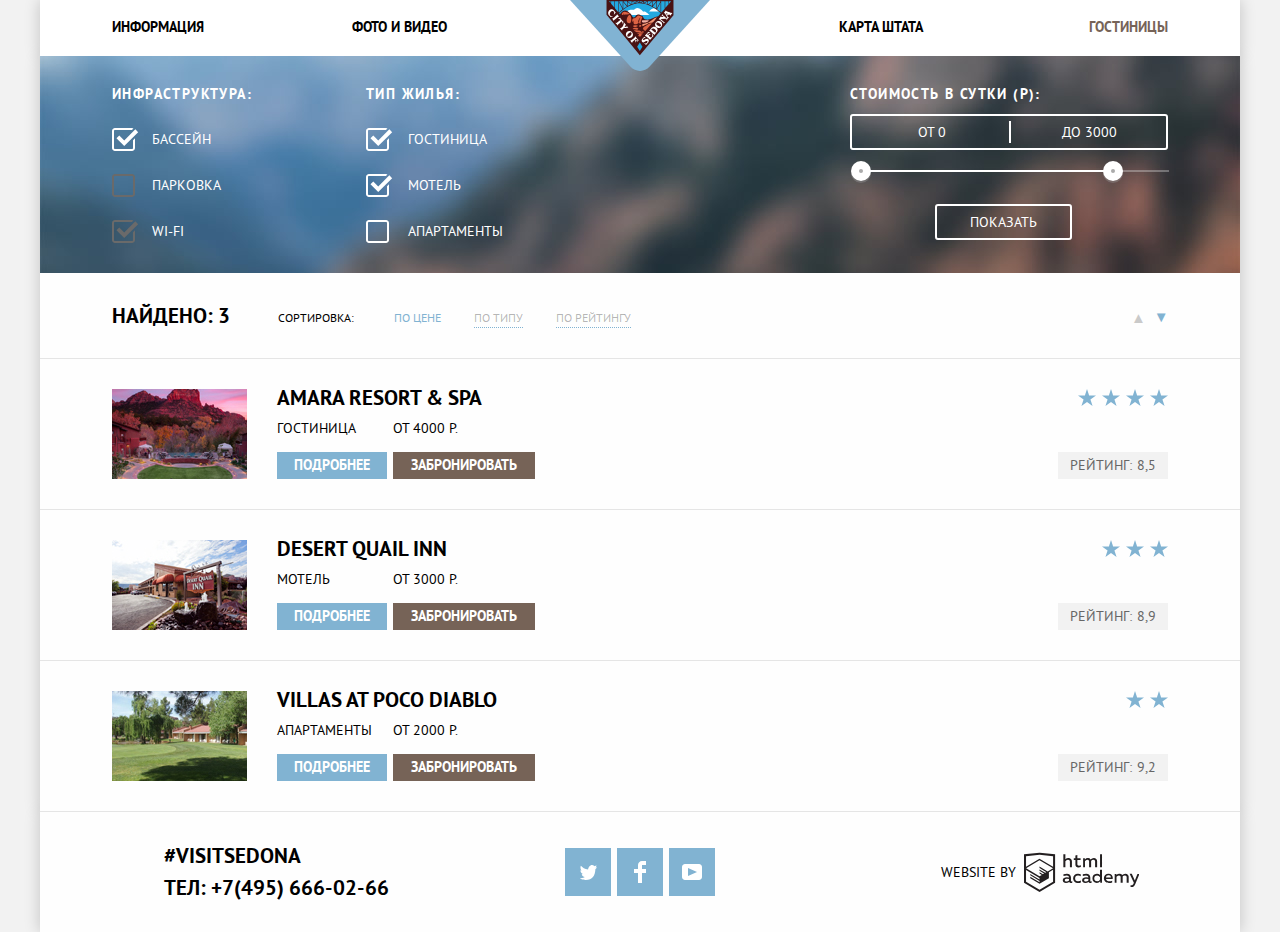
==== commit a26468c3: "Анимация формы + JS, кталог: убрал лишние обёртки ссылок-кнопок, добавил растяжение ссылок-кнопок и " ====
--- a/catalog.html
+++ b/catalog.html
@@ -174,15 +174,13 @@
           <h2 class="button-reset">
             <a class="output__heading-link" href="hotel-info.html">Amara Resort & Spa</a>
           </h2>
-          <div class="output__type-price">
-            <p>Гостиница</p>
-            <p>От 4000 р.</p>
-          </div>
-          <div class="output__button-bundle">
-            <div>
+          <div class="output__links-container">
+            <div>
+              <p>Гостиница</p>
               <a class="output__button-link" href="hotel-view.html">Подробнее</a>
             </div>
             <div>
+              <p>От 4000 р.</p>
               <a class="output__button-link output__button-link--brown" href="booking.html">Забронировать</a>
             </div>
           </div>
@@ -203,15 +201,13 @@
           <h2 class="button-reset">
             <a class="output__heading-link" href="hotel-info.html">Desert Quail Inn</a>
           </h2>
-          <div class="output__type-price">
-            <p>Мотель</p>
-            <p>От 3000 р.</p>
-          </div>
-          <div class="output__button-bundle">
-            <div>
+          <div class="output__links-container">
+            <div>
+              <p>Мотель</p>
               <a class="output__button-link" href="hotel-view.html">Подробнее</a>
             </div>
             <div>
+              <p>От 3000 р.</p>
               <a class="output__button-link output__button-link--brown" href="booking.html">Забронировать</a>
             </div>
           </div>
@@ -231,15 +227,13 @@
           <h2 class="button-reset">
             <a class="output__heading-link" href="hotel-info.html">Villas at Poco Diablo</a>
           </h2>
-          <div class="output__type-price">
-            <p>Апартаменты</p>
-            <p>От 2000 р.</p>
-          </div>
-          <div class="output__button-bundle">
-            <div>
+          <div class="output__links-container">
+            <div>
+              <p>Апартаменты</p>
               <a class="output__button-link" href="hotel-view.html">Подробнее</a>
             </div>
             <div>
+              <p>От 2000 р.</p>
               <a class="output__button-link output__button-link--brown" href="booking.html">Забронировать</a>
             </div>
           </div>
--- a/css/style.css
+++ b/css/style.css
@@ -30,9 +30,6 @@
   text-transform: uppercase;
 
   background-color: #f2f2f2;
-
-  /* remove horizontal scroll (hide blocks dropping through <body> */
-  overflow-x: hidden;
 }
 
 img {
@@ -97,6 +94,7 @@
 
 .placeholder-black::-moz-placeholder {
   color: #000000;
+  opacity: 1;
 }
 
 /* make placeholder white */
@@ -106,6 +104,7 @@
 
 .placeholder-white::-moz-placeholder {
   color: #ffffff;
+  opacity: 1;
 }
 
 /* Visually-hidden*/
@@ -563,7 +562,7 @@
 }
 
 .search__checkinout input[type="text"] {
-  padding-left: 12px;
+  padding-left: 11px;
   margin: 0;
 
   width: 306px;
@@ -576,7 +575,16 @@
 
   background-color: #f2f2f2;
 
-  border: 0;
+  border: 2px solid transparent;
+}
+
+.search__checkinout input:hover {
+  background-color: #ebebeb;
+}
+
+.search__checkinout input:focus {
+  background-color: #ffffff;
+  border: 2px solid #e5e5e5;
 }
 
 /* Calendar button */
@@ -599,16 +607,6 @@
 
 .search__checkinout button:active {
   fill: #81b3d2;
-}
-
-/* Check in && check out - ADDITIONAL STYLES */
-.search__checkinout input:hover {
-  background-color: #ebebeb;
-}
-
-.search__checkinout input:focus {
-  background-color: #ffffff;
-  border: 2px solid #e5e5e5;
 }
 
 /* Input field: number of adults && children */
@@ -993,9 +991,12 @@
 }
 
 /* remove red outline in FF and IE 11 */
-.horizontal-form__input:invalid{
+.horizontal-form__input:invalid {
   box-shadow: none;
   outline: none;
+}
+input:required {
+  box-shadow: none;
 }
 
 .horizontal-form__input {
@@ -1273,7 +1274,7 @@
   flex-direction: column;
   justify-content: space-between;
 
-  width: 500px;
+  width: 610px;
   min-height: 90px;
 }
 
@@ -1291,31 +1292,29 @@
 }
 
 /* output__wrapper-button-links - inner styles */
-.output__type-price,
-.output__button-bundle {
-  display: flex;
-}
-
-.output__type-price p {
+.output__links-container {
+  display: flex;
+  align-items: center;
+  flex-wrap: wrap;
+}
+
+.output__links-container div {
+  margin-right: 6px;
+}
+
+.output__links-container div:last-child {
+  margin-right: 0px;
+}
+
+.output__links-container p {
   margin: 0;
-  margin-right: 6px;
   padding-top: 7px;
   padding-bottom: 13px;
 
-  width: 110px;
+  min-width: 110px;
+  max-width: 300px;
 
   line-height: 21px;
-}
-
-.output__type-price p:last-child {
-  width: 142px;
-}
-
-.output__button-bundle div {
-  display: flex;
-  align-items: center;
-
-  margin-right: 6px;
 }
 
 .output__wrapper-button-links h2 {
@@ -1339,10 +1338,13 @@
 }
 
 .output__button-link {
-  width: 110px;
+  display: block;
+
+  padding: 3px 15px 2px 15px;
+
+  min-width: 110px;
+  max-width: 300px;
   min-height: 27px;
-
-  padding: 3px 15px 2px 15px;
 
   font-size: 14px;
   line-height: 21px;
@@ -1363,7 +1365,8 @@
 }
 
 .output__button-link--brown {
-  width: 142px;
+  min-width: 142px;
+  max-width: 300px;
   background-color: #766357;
 }
 
@@ -1386,11 +1389,15 @@
   text-align: center;
   font-size: 14px;
   line-height: 27px;
-  white-space: nowrap;
   color: #666666;
 
   background-color: #f2f2f2;
-  overflow: hidden;
+}
+
+.output__count {
+  margin-left: 0.3em;
+
+  vertical-align: top;
 }
 
 .output__stars {
@@ -1403,16 +1410,6 @@
 
 .output__stars img:last-child {
   margin-right: 0;
-}
-
-.output__count {
-  display: inline-block;
-  margin-left: 0.3em;
-
-  max-width: 30px;
-
-  vertical-align: top;
-  overflow: hidden;
 }
 
 /* Modal window */
@@ -1422,19 +1419,56 @@
 
 .modal-show {
   animation-name: bounce-open;
-  animation-duration: 0.4s;
-}
-
-.red-outline {
-  box-shadow: inset 0 0 1px 1px rgba(255, 0, 0, 1);
-}
-
+  animation-duration: 0.5s;
+}
+
+.modal-close {
+  animation-name: bounce-close;
+  animation-duration: 0.5s;
+}
+
+input.red-outline {
+  box-shadow: inset 0 0 1px 1px rgba(255, 0, 0, 0.7);
+}
+
+.modal-error {
+  animation-name: shake;
+  animation-duration: 0.3s;
+}
+
+/* Animation */
 @keyframes bounce-open {
   0% {
     transform: translateY(-86px);
+    opacity: 0;
   }
 
   100% {
     transform: translateY(0);
+    opacity: 1;
   }
 }
+
+@keyframes bounce-close {
+  0% {
+    transform: translateY(0);
+    opacity: 1;
+  }
+
+  100% {
+    transform: translateY(-86px);
+    opacity: 0;
+  }
+}
+
+@keyframes shake {
+  0%,
+  50% {
+    transform: translateX(2px);
+  }
+
+  25%,
+  100% {
+    transform: translateX(-2px);
+  }
+}
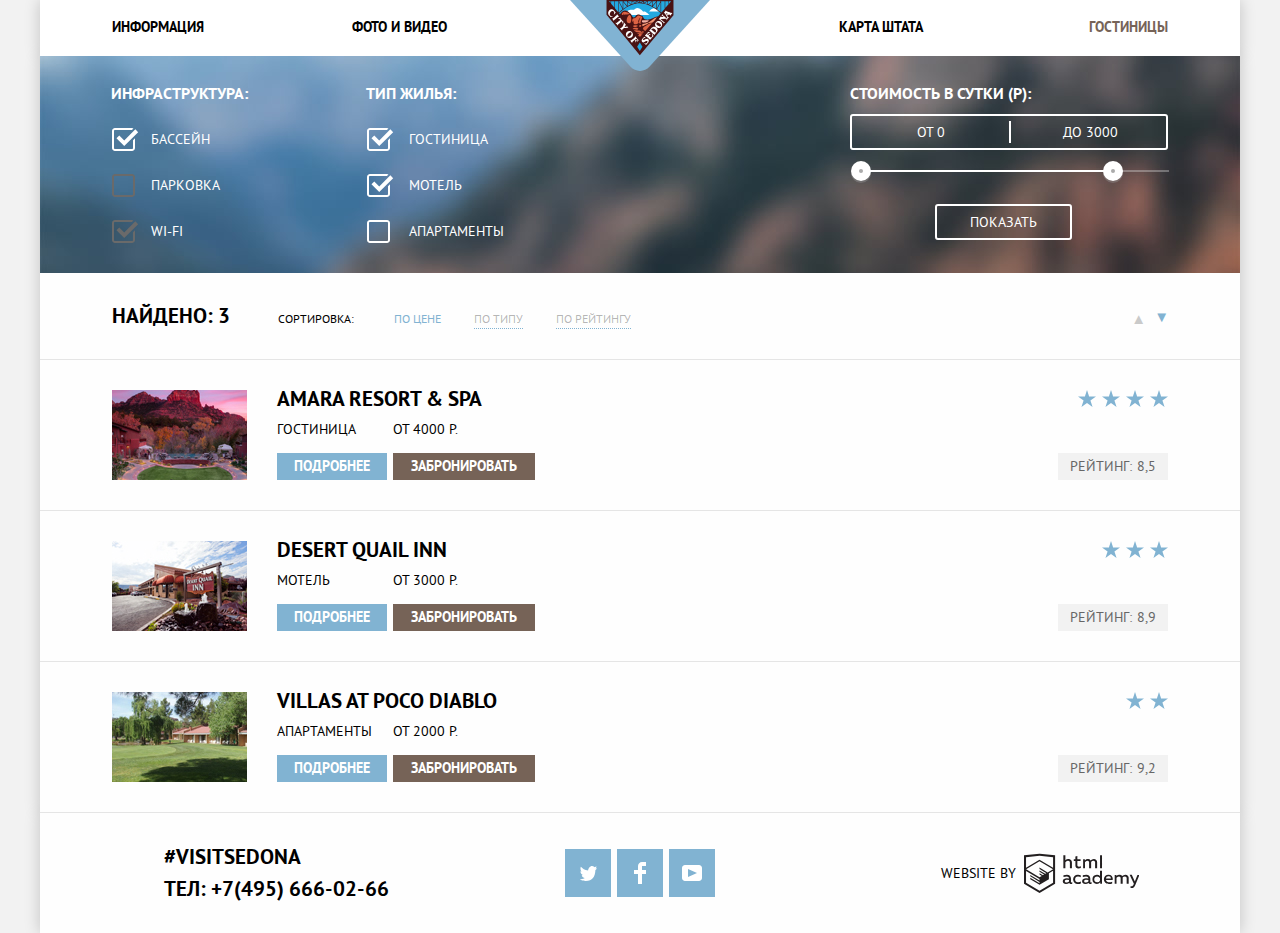
==== commit 7f01cf9a: "Частично исправлено по замечаниям проверяющего" ====
--- a/catalog.html
+++ b/catalog.html
@@ -27,115 +27,122 @@
     <h1 class="visually-hidden">Отели в Седонe</h1>
     <div class="center-form">
       <form class="horizontal-form" action="https://echo.htmlacademy.ru" method="get">
-        <div class="horizontal-form__column">
+        <fieldset class="horizontal-form__column">
+          <legend>Инфраструктура:</legend>
+          <label class="horizontal-form__check-label" for="waterpool-id">Бассейн
+            <input class="horizontal-form__check visually-hidden" id="waterpool-id" type="checkbox" name="waterpool"
+              checked>
+            <svg class="horizontal-form__check-custom" xmlns="http://www.w3.org/2000/svg" width="23" height="23"
+              viewBox="0 0 23 23" fill-opacity="1" fill="#FFFFFF">
+              <path
+                d="M20 2c.542 0 1 .458 1 1v17c0 .542-.458 1-1 1H3c-.542 0-1-.458-1-1V3c0-.542.458-1 1-1h17m0-2H3C1.35 0 0 1.35 0 3v17c0 1.65 1.35 3 3 3h17c1.65 0 3-1.35 3-3V3c0-1.65-1.35-3-3-3z" />
+            </svg>
+            <svg class="horizontal-form__check-custom checked" xmlns="http://www.w3.org/2000/svg" width="27" height="23"
+              viewBox="0 0 27 23" fill-opacity="0" fill="#FFFFFF">
+              <path d="M7.285 7.486l-2.829 2.829 7.783 7.783L26.171 4.166l-2.828-2.829-11.104 11.102z" />
+              <path
+                d="M21 20c0 .542-.458 1-1 1H3c-.542 0-1-.458-1-1V3c0-.542.458-1 1-1h16.908L21.493.415A2.96 2.96 0 0 0 20 0H3C1.35 0 0 1.35 0 3v17c0 1.65 1.35 3 3 3h17c1.65 0 3-1.35 3-3v-9.829l-2 2V20z" />
+            </svg>
+          </label>
+          <label class="horizontal-form__check-label" for="parking-id">Парковка
+            <input class="horizontal-form__check visually-hidden" id="parking-id" type="checkbox" name="parking"
+              disabled>
+            <svg class="horizontal-form__check-custom" xmlns="http://www.w3.org/2000/svg" width="23" height="23"
+              viewBox="0 0 23 23" fill-opacity="1" fill="#FFFFFF">
+              <path
+                d="M20 2c.542 0 1 .458 1 1v17c0 .542-.458 1-1 1H3c-.542 0-1-.458-1-1V3c0-.542.458-1 1-1h17m0-2H3C1.35 0 0 1.35 0 3v17c0 1.65 1.35 3 3 3h17c1.65 0 3-1.35 3-3V3c0-1.65-1.35-3-3-3z" />
+            </svg>
+            <svg class="horizontal-form__check-custom checked" xmlns="http://www.w3.org/2000/svg" width="27" height="23"
+              viewBox="0 0 27 23" fill-opacity="0" fill="#FFFFFF">
+              <path d="M7.285 7.486l-2.829 2.829 7.783 7.783L26.171 4.166l-2.828-2.829-11.104 11.102z" />
+              <path
+                d="M21 20c0 .542-.458 1-1 1H3c-.542 0-1-.458-1-1V3c0-.542.458-1 1-1h16.908L21.493.415A2.96 2.96 0 0 0 20 0H3C1.35 0 0 1.35 0 3v17c0 1.65 1.35 3 3 3h17c1.65 0 3-1.35 3-3v-9.829l-2 2V20z" />
+            </svg>
+          </label>
+          <label class="horizontal-form__check-label" for="wifi-id">wi-fi
+            <input class="horizontal-form__check visually-hidden" id="wifi-id" type="checkbox" name="wifi" checked
+              disabled>
+            <svg class="horizontal-form__check-custom" xmlns="http://www.w3.org/2000/svg" width="23" height="23"
+              viewBox="0 0 23 23" fill-opacity="1" fill="#FFFFFF">
+              <path
+                d="M20 2c.542 0 1 .458 1 1v17c0 .542-.458 1-1 1H3c-.542 0-1-.458-1-1V3c0-.542.458-1 1-1h17m0-2H3C1.35 0 0 1.35 0 3v17c0 1.65 1.35 3 3 3h17c1.65 0 3-1.35 3-3V3c0-1.65-1.35-3-3-3z" />
+            </svg>
+            <svg class="horizontal-form__check-custom checked" xmlns="http://www.w3.org/2000/svg" width="27" height="23"
+              viewBox="0 0 27 23" fill-opacity="0" fill="#FFFFFF">
+              <path d="M7.285 7.486l-2.829 2.829 7.783 7.783L26.171 4.166l-2.828-2.829-11.104 11.102z" />
+              <path
+                d="M21 20c0 .542-.458 1-1 1H3c-.542 0-1-.458-1-1V3c0-.542.458-1 1-1h16.908L21.493.415A2.96 2.96 0 0 0 20 0H3C1.35 0 0 1.35 0 3v17c0 1.65 1.35 3 3 3h17c1.65 0 3-1.35 3-3v-9.829l-2 2V20z" />
+            </svg>
+          </label>
+        </fieldset>
+        <fieldset class="horizontal-form__column">
+          <legend>Тип жилья:</legend>
+          <label class="horizontal-form__check-label" for="hotel-id">Гостиница
+            <input class="horizontal-form__check visually-hidden" id="hotel-id" type="checkbox" name="hotel" checked>
+            <svg class="horizontal-form__check-custom" xmlns="http://www.w3.org/2000/svg" width="23" height="23"
+              viewBox="0 0 23 23" fill-opacity="1" fill="#FFFFFF">
+              <path
+                d="M20 2c.542 0 1 .458 1 1v17c0 .542-.458 1-1 1H3c-.542 0-1-.458-1-1V3c0-.542.458-1 1-1h17m0-2H3C1.35 0 0 1.35 0 3v17c0 1.65 1.35 3 3 3h17c1.65 0 3-1.35 3-3V3c0-1.65-1.35-3-3-3z" />
+            </svg>
+            <svg class="horizontal-form__check-custom checked" xmlns="http://www.w3.org/2000/svg" width="27" height="23"
+              viewBox="0 0 27 23" fill-opacity="0" fill="#FFFFFF">
+              <path d="M7.285 7.486l-2.829 2.829 7.783 7.783L26.171 4.166l-2.828-2.829-11.104 11.102z" />
+              <path
+                d="M21 20c0 .542-.458 1-1 1H3c-.542 0-1-.458-1-1V3c0-.542.458-1 1-1h16.908L21.493.415A2.96 2.96 0 0 0 20 0H3C1.35 0 0 1.35 0 3v17c0 1.65 1.35 3 3 3h17c1.65 0 3-1.35 3-3v-9.829l-2 2V20z" />
+            </svg>
+          </label>
+          <label class="horizontal-form__check-label" for="motel-id">Мотель
+            <input class="horizontal-form__check visually-hidden" id="motel-id" type="checkbox" name="motel" checked>
+            <svg class="horizontal-form__check-custom" xmlns="http://www.w3.org/2000/svg" width="23" height="23"
+              viewBox="0 0 23 23" fill-opacity="1" fill="#FFFFFF">
+              <path
+                d="M20 2c.542 0 1 .458 1 1v17c0 .542-.458 1-1 1H3c-.542 0-1-.458-1-1V3c0-.542.458-1 1-1h17m0-2H3C1.35 0 0 1.35 0 3v17c0 1.65 1.35 3 3 3h17c1.65 0 3-1.35 3-3V3c0-1.65-1.35-3-3-3z" />
+            </svg>
+            <svg class="horizontal-form__check-custom checked" xmlns="http://www.w3.org/2000/svg" width="27" height="23"
+              viewBox="0 0 27 23" fill-opacity="0" fill="#FFFFFF">
+              <path d="M7.285 7.486l-2.829 2.829 7.783 7.783L26.171 4.166l-2.828-2.829-11.104 11.102z" />
+              <path
+                d="M21 20c0 .542-.458 1-1 1H3c-.542 0-1-.458-1-1V3c0-.542.458-1 1-1h16.908L21.493.415A2.96 2.96 0 0 0 20 0H3C1.35 0 0 1.35 0 3v17c0 1.65 1.35 3 3 3h17c1.65 0 3-1.35 3-3v-9.829l-2 2V20z" />
+            </svg>
+          </label>
+          <label class="horizontal-form__check-label" for="apartment-id">Апартаменты
+            <input class="horizontal-form__check visually-hidden" id="apartment-id" type="checkbox" name="apartment">
+            <svg class="horizontal-form__check-custom" xmlns="http://www.w3.org/2000/svg" width="23" height="23"
+              viewBox="0 0 23 23" fill-opacity="1" fill="#FFFFFF">
+              <path
+                d="M20 2c.542 0 1 .458 1 1v17c0 .542-.458 1-1 1H3c-.542 0-1-.458-1-1V3c0-.542.458-1 1-1h17m0-2H3C1.35 0 0 1.35 0 3v17c0 1.65 1.35 3 3 3h17c1.65 0 3-1.35 3-3V3c0-1.65-1.35-3-3-3z" />
+            </svg>
+            <svg class="horizontal-form__check-custom checked" xmlns="http://www.w3.org/2000/svg" width="27" height="23"
+              viewBox="0 0 27 23" fill-opacity="0" fill="#FFFFFF">
+              <path d="M7.285 7.486l-2.829 2.829 7.783 7.783L26.171 4.166l-2.828-2.829-11.104 11.102z" />
+              <path
+                d="M21 20c0 .542-.458 1-1 1H3c-.542 0-1-.458-1-1V3c0-.542.458-1 1-1h16.908L21.493.415A2.96 2.96 0 0 0 20 0H3C1.35 0 0 1.35 0 3v17c0 1.65 1.35 3 3 3h17c1.65 0 3-1.35 3-3v-9.829l-2 2V20z" />
+            </svg>
+          </label>
+        </fieldset>
+        <div class="horizontal-form__column-third">
           <fieldset>
-            <legend>Инфраструктура:</legend>
-            <div>
-              <label class="horizontal-form__check-label" for="waterpool-id">Бассейн
-                <input class="horizontal-form__check visually-hidden" id="waterpool-id" type="checkbox" name="waterpool"
-                checked>        
-                <svg class ="horizontal-form__check-custom" xmlns="http://www.w3.org/2000/svg" width="23" height="23" viewBox="0 0 23 23" fill-opacity="1" fill="#FFFFFF"> 
-                  <path d="M20 2c.542 0 1 .458 1 1v17c0 .542-.458 1-1 1H3c-.542 0-1-.458-1-1V3c0-.542.458-1 1-1h17m0-2H3C1.35 0 0 1.35 0 3v17c0 1.65 1.35 3 3 3h17c1.65 0 3-1.35 3-3V3c0-1.65-1.35-3-3-3z"/>
-                </svg>
-                <svg class ="horizontal-form__check-custom checked" xmlns="http://www.w3.org/2000/svg" width="27" height="23" viewBox="0 0 27 23" fill-opacity="0" fill="#FFFFFF" >
-                  <path d="M7.285 7.486l-2.829 2.829 7.783 7.783L26.171 4.166l-2.828-2.829-11.104 11.102z"/>
-                  <path d="M21 20c0 .542-.458 1-1 1H3c-.542 0-1-.458-1-1V3c0-.542.458-1 1-1h16.908L21.493.415A2.96 2.96 0 0 0 20 0H3C1.35 0 0 1.35 0 3v17c0 1.65 1.35 3 3 3h17c1.65 0 3-1.35 3-3v-9.829l-2 2V20z"/>
-                </svg>
-              </label>
-            </div>
-            <div>
-              <label class="horizontal-form__check-label" for="parking-id">Парковка
-                <input class="horizontal-form__check visually-hidden" id="parking-id" type="checkbox" name="parking" disabled>
-                <svg class ="horizontal-form__check-custom" xmlns="http://www.w3.org/2000/svg" width="23" height="23" viewBox="0 0 23 23" fill-opacity="1" fill="#FFFFFF"> 
-                  <path d="M20 2c.542 0 1 .458 1 1v17c0 .542-.458 1-1 1H3c-.542 0-1-.458-1-1V3c0-.542.458-1 1-1h17m0-2H3C1.35 0 0 1.35 0 3v17c0 1.65 1.35 3 3 3h17c1.65 0 3-1.35 3-3V3c0-1.65-1.35-3-3-3z"/>
-                </svg>
-                <svg class ="horizontal-form__check-custom checked" xmlns="http://www.w3.org/2000/svg" width="27" height="23" viewBox="0 0 27 23" fill-opacity="0" fill="#FFFFFF" >
-                  <path d="M7.285 7.486l-2.829 2.829 7.783 7.783L26.171 4.166l-2.828-2.829-11.104 11.102z"/>
-                  <path d="M21 20c0 .542-.458 1-1 1H3c-.542 0-1-.458-1-1V3c0-.542.458-1 1-1h16.908L21.493.415A2.96 2.96 0 0 0 20 0H3C1.35 0 0 1.35 0 3v17c0 1.65 1.35 3 3 3h17c1.65 0 3-1.35 3-3v-9.829l-2 2V20z"/>
-                </svg>
-              </label>
-          </div>
-            <div>
-              <label class="horizontal-form__check-label" for="wifi-id">wi-fi
-                <input class="horizontal-form__check visually-hidden" id="wifi-id" type="checkbox" name="wifi" checked disabled>
-                <svg class ="horizontal-form__check-custom" xmlns="http://www.w3.org/2000/svg" width="23" height="23" viewBox="0 0 23 23" fill-opacity="1" fill="#FFFFFF"> 
-                  <path d="M20 2c.542 0 1 .458 1 1v17c0 .542-.458 1-1 1H3c-.542 0-1-.458-1-1V3c0-.542.458-1 1-1h17m0-2H3C1.35 0 0 1.35 0 3v17c0 1.65 1.35 3 3 3h17c1.65 0 3-1.35 3-3V3c0-1.65-1.35-3-3-3z"/>
-                </svg>
-                <svg class ="horizontal-form__check-custom checked" xmlns="http://www.w3.org/2000/svg" width="27" height="23" viewBox="0 0 27 23" fill-opacity="0" fill="#FFFFFF" >
-                  <path d="M7.285 7.486l-2.829 2.829 7.783 7.783L26.171 4.166l-2.828-2.829-11.104 11.102z"/>
-                  <path d="M21 20c0 .542-.458 1-1 1H3c-.542 0-1-.458-1-1V3c0-.542.458-1 1-1h16.908L21.493.415A2.96 2.96 0 0 0 20 0H3C1.35 0 0 1.35 0 3v17c0 1.65 1.35 3 3 3h17c1.65 0 3-1.35 3-3v-9.829l-2 2V20z"/>
-                </svg>
-              </label>
+            <legend>Стоимость в сутки (Р):</legend>
+            <div class="horizontal-form___from-to">
+              <label for="price-min-id" class="visually-hidden">Минимальная стоимость</label>
+              <input class="horizontal-form__input button-reset remove-arrows placeholder-white" id="price-min-id"
+                type="number" min="0" max="3000" name="price-min" placeholder="от 0">
+              <label for="price-max-id" class="visually-hidden">Максимальная стоимость</label>
+              <input class="horizontal-form__input button-reset remove-arrows placeholder-white" id="price-max-id"
+                type="number" min="0" max="3000" name="price-max" placeholder="до 3000">
+            </div>
+            <div class="range-container">
+              <div class="range-container__scale">
+                <div class="range-container__bar"></div>
+              </div>
+              <button class="visually-hidden" aria-label="Переключатель минимальной цены диапазона"
+                type="button"></button>
+              <span class="range-container__round range-container__round--custom-l"></span>
+              <button class="visually-hidden" aria-label="Переключатель максимальной цены диапазона"
+                type="button"></button>
+              <span class="range-container__round range-container__round--custom-r"></span>
             </div>
           </fieldset>
-        </div>
-        <div class="horizontal-form__column">
-          <fieldset>
-            <legend>Тип жилья:</legend>
-            <div>
-              <label class="horizontal-form__check-label" for="hotel-id">Гостиница
-                <input class="horizontal-form__check visually-hidden" id="hotel-id" type="checkbox" name="hotel" checked>
-                <svg class ="horizontal-form__check-custom" xmlns="http://www.w3.org/2000/svg" width="23" height="23" viewBox="0 0 23 23" fill-opacity="1" fill="#FFFFFF"> 
-                  <path d="M20 2c.542 0 1 .458 1 1v17c0 .542-.458 1-1 1H3c-.542 0-1-.458-1-1V3c0-.542.458-1 1-1h17m0-2H3C1.35 0 0 1.35 0 3v17c0 1.65 1.35 3 3 3h17c1.65 0 3-1.35 3-3V3c0-1.65-1.35-3-3-3z"/>
-                </svg>
-                <svg class ="horizontal-form__check-custom checked" xmlns="http://www.w3.org/2000/svg" width="27" height="23" viewBox="0 0 27 23" fill-opacity="0" fill="#FFFFFF" >
-                  <path d="M7.285 7.486l-2.829 2.829 7.783 7.783L26.171 4.166l-2.828-2.829-11.104 11.102z"/>
-                  <path d="M21 20c0 .542-.458 1-1 1H3c-.542 0-1-.458-1-1V3c0-.542.458-1 1-1h16.908L21.493.415A2.96 2.96 0 0 0 20 0H3C1.35 0 0 1.35 0 3v17c0 1.65 1.35 3 3 3h17c1.65 0 3-1.35 3-3v-9.829l-2 2V20z"/>
-                </svg>
-              </label>
-            </div>
-            <div>
-              <label class="horizontal-form__check-label" for="motel-id">Мотель
-                <input class="horizontal-form__check visually-hidden" id="motel-id" type="checkbox" name="motel" checked>
-                <svg class ="horizontal-form__check-custom" xmlns="http://www.w3.org/2000/svg" width="23" height="23" viewBox="0 0 23 23" fill-opacity="1" fill="#FFFFFF"> 
-                  <path d="M20 2c.542 0 1 .458 1 1v17c0 .542-.458 1-1 1H3c-.542 0-1-.458-1-1V3c0-.542.458-1 1-1h17m0-2H3C1.35 0 0 1.35 0 3v17c0 1.65 1.35 3 3 3h17c1.65 0 3-1.35 3-3V3c0-1.65-1.35-3-3-3z"/>
-                </svg>
-                <svg class ="horizontal-form__check-custom checked" xmlns="http://www.w3.org/2000/svg" width="27" height="23" viewBox="0 0 27 23" fill-opacity="0" fill="#FFFFFF" >
-                  <path d="M7.285 7.486l-2.829 2.829 7.783 7.783L26.171 4.166l-2.828-2.829-11.104 11.102z"/>
-                  <path d="M21 20c0 .542-.458 1-1 1H3c-.542 0-1-.458-1-1V3c0-.542.458-1 1-1h16.908L21.493.415A2.96 2.96 0 0 0 20 0H3C1.35 0 0 1.35 0 3v17c0 1.65 1.35 3 3 3h17c1.65 0 3-1.35 3-3v-9.829l-2 2V20z"/>
-                </svg>
-              </label>
-            </div>
-            <div>
-              <label class="horizontal-form__check-label" for="apartment-id">Апартаменты
-                <input class="horizontal-form__check visually-hidden" id="apartment-id" type="checkbox" name="apartment">
-                <svg class ="horizontal-form__check-custom" xmlns="http://www.w3.org/2000/svg" width="23" height="23" viewBox="0 0 23 23" fill-opacity="1" fill="#FFFFFF"> 
-                  <path d="M20 2c.542 0 1 .458 1 1v17c0 .542-.458 1-1 1H3c-.542 0-1-.458-1-1V3c0-.542.458-1 1-1h17m0-2H3C1.35 0 0 1.35 0 3v17c0 1.65 1.35 3 3 3h17c1.65 0 3-1.35 3-3V3c0-1.65-1.35-3-3-3z"/>
-                </svg>
-                <svg class ="horizontal-form__check-custom checked" xmlns="http://www.w3.org/2000/svg" width="27" height="23" viewBox="0 0 27 23" fill-opacity="0" fill="#FFFFFF" >
-                  <path d="M7.285 7.486l-2.829 2.829 7.783 7.783L26.171 4.166l-2.828-2.829-11.104 11.102z"/>
-                  <path d="M21 20c0 .542-.458 1-1 1H3c-.542 0-1-.458-1-1V3c0-.542.458-1 1-1h16.908L21.493.415A2.96 2.96 0 0 0 20 0H3C1.35 0 0 1.35 0 3v17c0 1.65 1.35 3 3 3h17c1.65 0 3-1.35 3-3v-9.829l-2 2V20z"/>
-                </svg>
-              </label>
-            </div>
-          </fieldset>
-        </div>
-        <div class="horizontal-form__column-third">
-          <div>
-            <fieldset>
-              <legend>Стоимость в сутки (Р):</legend>
-              <div class="horizontal-form___from-to">
-                <label for="price-min-id" class="visually-hidden">Минимальная стоимость</label>
-                <input class="horizontal-form__input button-reset remove-arrows placeholder-white" id="price-min-id"
-                  type="number" min="0" max="3000" name="price-min" placeholder="от 0">
-                <label for="price-max-id" class="visually-hidden">Максимальная стоимость</label>
-                <input class="horizontal-form__input button-reset remove-arrows placeholder-white" id="price-max-id"
-                  type="number" min="0" max="3000" name="price-max" placeholder="до 3000">
-              </div>
-              <div class="range-container">
-                <!-- Range with two drag handles-->
-                <div class="range-container__scale">
-                  <div class="range-container__bar"></div>
-                </div>
-                <button class="visually-hidden" aria-label="Переключатель минимальной цены диапазона"
-                  type="button"></button>
-                <span class="range-container__round range-container__round--custom-l"></span>
-                <button class="visually-hidden" aria-label="Переключатель максимальной цены диапазона"
-                  type="button"></button>
-                <span class="range-container__round range-container__round--custom-r"></span>
-              </div>
-            </fieldset>
-          </div>
           <button class="horizontal-form__show button-reset" type="submit"><span class="remove-nudge">Показать</span></button>
         </div>
       </form>
@@ -154,20 +161,18 @@
           <button class="sorting__btn button-reset"><span class="remove-nudge">по рейтингу</span></button>
         </li>
       </ul>
-      <ul class="sorting__arrows list">
-        <li class="sorting__choose-order">
-          <button class="sorting__up button-reset" type="button">
-            <span class="remove-nudge">&#9650;</span>
-            <span class="visually-hidden">Вверх</span>
-          </button>
-          <button class="sorting__down sorting__down--current button-reset" type="button">
-            <span class="remove-nudge">&#9660;</span>
-            <span class="visually-hidden">Вниз</span>
-          </button>
-        </li>
-      </ul>
-    </div>
-    <ul class="output list">
+      <div class="sorting__order">
+        <a href="catalog.html?order=ascending" class="sorting__up">
+          <span class="visually-hidden">Вверх</span>
+          <span class="remove-nudge">&#9650;</span>
+        </a>
+        <a class="sorting__down sorting-current">
+          <span class="visually-hidden">Вниз</span>
+          <span class="remove-nudge">&#9660;</span>
+        </a>
+      </div>
+      </div>
+      <ul class="output list">
       <li>
         <img src="img/preview-amara.jpg" width="135" height="90" alt="Фото отеля Amara Resort & Spa">
         <div class="output__wrapper-button-links">
@@ -186,12 +191,7 @@
           </div>
         </div>
         <div class="output__rating-container">
-          <div class="output__stars">
-            <img src="img/icon-star.svg" width="18" height="17" alt="rating star">
-            <img src="img/icon-star.svg" width="18" height="17" alt="rating star">
-            <img src="img/icon-star.svg" width="18" height="17" alt="rating star">
-            <img src="img/icon-star.svg" width="18" height="17" alt="rating star">
-          </div>
+          <div class="output__stars four-star"></div>
           <p class="output__rating">Рейтинг:<span class="output__count">8,5</span></p>
         </div>
       </li>
@@ -213,11 +213,7 @@
           </div>
         </div>
         <div class="output__rating-container">
-          <div class="output__stars">
-            <img src="img/icon-star.svg" width="18" height="17" alt="rating star">
-            <img src="img/icon-star.svg" width="18" height="17" alt="rating star">
-            <img src="img/icon-star.svg" width="18" height="17" alt="rating star">
-          </div>
+          <div class="output__stars three-star"></div>
           <p class="output__rating">Рейтинг:<span class="output__count">8,9</span></p>
         </div>
       </li>
@@ -239,10 +235,7 @@
           </div>
         </div>
         <div class="output__rating-container">
-          <div class="output__stars">
-            <img src="img/icon-star.svg" width="18" height="17" alt="rating star">
-            <img src="img/icon-star.svg" width="18" height="17" alt="rating star">
-          </div>
+          <div class="output__stars two-star"></div>
           <p class="output__rating">Рейтинг:<span class="output__count">9,2</span></p>
         </div>
       </li>
@@ -303,4 +296,4 @@
   </footer>
 </body>
 
-</html>
+</html>--- a/css/style.css
+++ b/css/style.css
@@ -838,7 +838,7 @@
 
 /* Horizontal form containers*/
 .center-form {
-  padding: 28px 72px;
+  padding: 27px 71px;
 
   max-width: 1200px;
   min-height: 217px;
@@ -854,10 +854,10 @@
 }
 
 .horizontal-form legend {
-  letter-spacing: 0.1em;
   font-weight: bold;
   display: block;
   padding-right: 15px;
+  font-size: 16px;
 }
 
 .horizontal-form fieldset {
@@ -869,17 +869,17 @@
 
 .horizontal-form__column legend {
   position: relative;
-  margin-bottom: 24px;
-
-  width: 254px;
-}
-
-.horizontal-form__column div {
+  margin-bottom: 25px;
+
+  width: 255px;
+}
+
+.horizontal-form__column label {
   position: relative;
   margin-bottom: 25px;
 }
 
-.horizontal-form__column div:last-of-type {
+.horizontal-form__column label:last-of-type {
   margin-bottom: 0;
 }
 
@@ -893,33 +893,32 @@
 }
 
 .horizontal-form__column-third legend {
-  margin-bottom: 9px;
-  margin-right: 2px;
+  margin-bottom: 10px;
 
   width: 319px;
 }
 
-.horizontal-form__column-third>div {
+.horizontal-form__column-third>label {
   width: 318px;
 }
 
 /* Checkboxes */
 .horizontal-form__check-label {
   display: block;
+  padding-left: 43px;
+  padding-right: 15px;
+
+  width: 254px;
+}
+
+.horizontal-form__column:nth-last-of-type(2) .horizontal-form__check-label {
   padding-left: 40px;
-  padding-right: 15px;
-
-  width: 254px;
-}
-
-.horizontal-form__column:nth-last-of-type(2) .horizontal-form__check-label {
-  padding-left: 42px;
 }
 
 .horizontal-form__check-custom {
   position: absolute;
   top: -1px;
-  left: 0px;
+  left: 1px;
 
   width: 23px;
   height: 23px;
@@ -999,9 +998,9 @@
   box-shadow: none;
 }
 
-.horizontal-form__input {
-  padding-left: 16px;
-  padding-right: 13px;
+.horizontal-form___from-to input {
+  padding-left: 15px;
+  padding-right: 14px;
 
   width: 50%;
   height: 27px;
@@ -1015,6 +1014,11 @@
   background-color: transparent;
 }
 
+.horizontal-form___from-to input:nth-of-type(2) {
+  padding-left: 19px;
+  padding-right: 13px;
+}
+
 /* Range */
 .range-container {
   display: flex;
@@ -1118,7 +1122,7 @@
   padding: 20px 72px;
 
   width: 1200px;
-  min-height: 86px;
+  min-height: 87px;
 
   color: #000000;
 
@@ -1156,13 +1160,6 @@
 
 .sorting__type-of li {
   margin-right: 33px;
-}
-
-.sorting__arrows {
-  display: flex;
-
-  margin-left: auto;
-  margin-right: 1px;
 }
 
 .sorting__btn {
@@ -1197,13 +1194,15 @@
 }
 
 /* Choose order (up and down arrows) */
-.sorting__choose-order {
-  display: flex;
-  width: 34px;
+.sorting__order {
+  display: flex;
+  margin-left: auto;
+  margin-right: -1px;
+  
   line-height: 0px;
 }
 
-.sorting__choose-order button {
+.sorting__order a {
   display: block;
   font-size: 15px;
 
@@ -1211,7 +1210,11 @@
   color: #cacaca;
 
   background-color: transparent;
-  cursor: pointer;
+}
+
+.sorting__order .sorting-current {
+  color: #81b3d2;
+  cursor: default;
 }
 
 .sorting__up {
@@ -1225,30 +1228,15 @@
 }
 
 /* --hover */
-.sorting__up:hover,
-.sorting__down:hover {
+.sorting__up:not(.sorting-current):hover,
+.sorting__down:not(.sorting-current):hover {
   color: #231f20;
 }
 
 /* --active */
-.sorting__up:active,
-.sorting__down:active {
+.sorting__up:not(.sorting-current):active,
+.sorting__down:not(.sorting-current):active {
   color: #81b3d2;
-}
-
-/* --current */
-.sorting__up--current[type="button"],
-.sorting__up--current:hover,
-.sorting__up--current:active {
-  color: #81b3d2;
-  cursor: auto;
-}
-
-.sorting__down--current[type="button"],
-.sorting__down--current:hover,
-.sorting__down--current:active {
-  color: #81b3d2;
-  cursor: auto;
 }
 
 /* Output - hotel list items */
@@ -1274,7 +1262,7 @@
   flex-direction: column;
   justify-content: space-between;
 
-  width: 610px;
+  max-width: 610px;
   min-height: 90px;
 }
 
@@ -1402,14 +1390,32 @@
 
 .output__stars {
   margin-bottom: 46px;
-}
-
-.output__stars img {
-  margin-right: 6px;
-}
-
-.output__stars img:last-child {
-  margin-right: 0;
+  
+  height: 17px;
+  
+  background-image: url(../img/icon-star.svg);
+  background-repeat: repeat-x, no-repeat;
+}
+
+/* Stars amount */
+.five-star {
+  width: 120px;
+}
+
+.four-star {
+  width: 96px;
+}
+
+.three-star {
+  width: 72px;
+}
+
+.two-star {
+  width: 48px;
+}
+
+.one-star {
+  width: 24px;
 }
 
 /* Modal window */
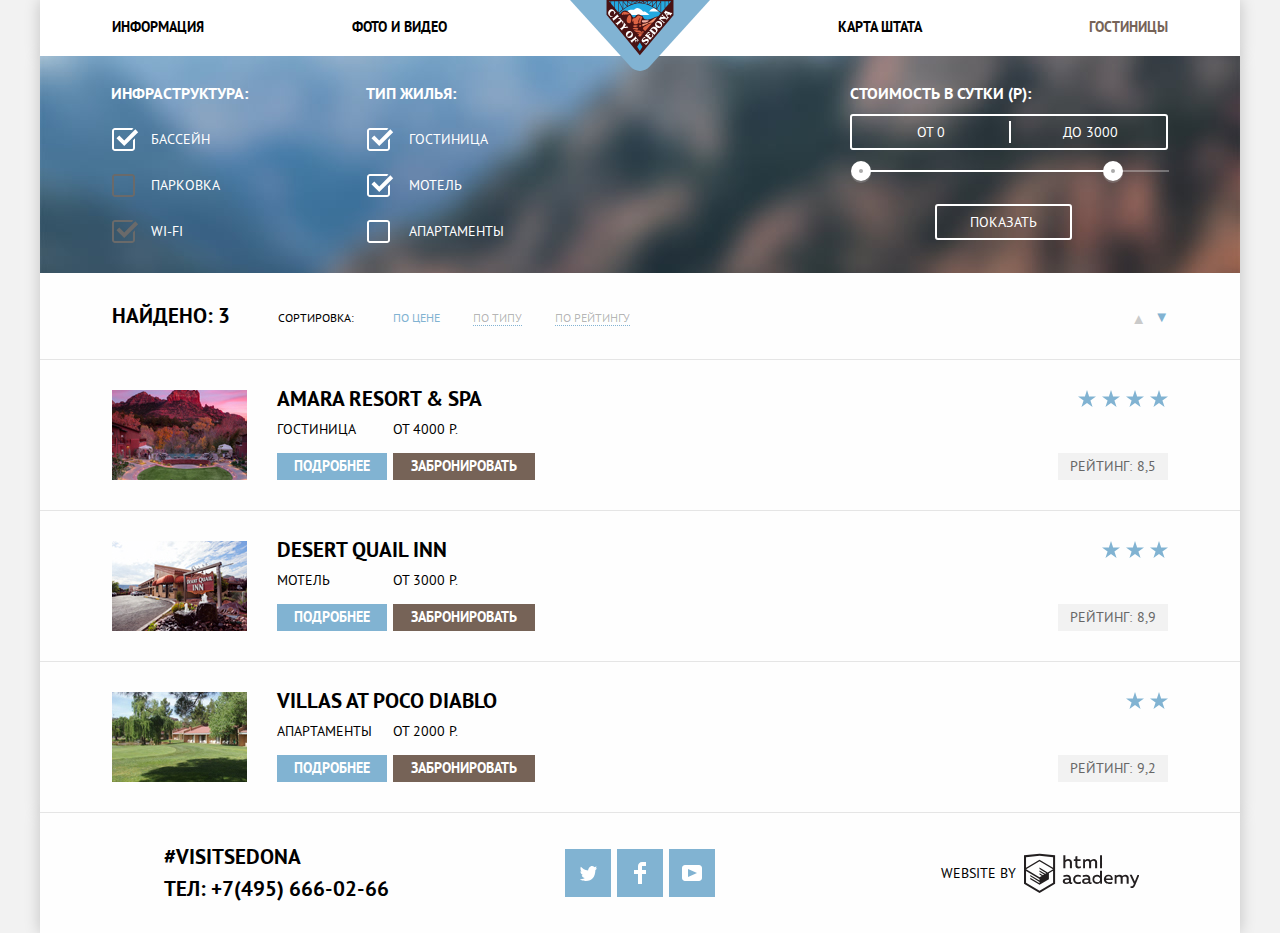
==== commit 677b17dd: "Внесены правки к повторной защите, кроме минимизации, решения вопроса с обёрткой (баг в кнопках IE)" ====
--- a/catalog.html
+++ b/catalog.html
@@ -19,7 +19,7 @@
         <li><a href="info.html">Информация</a></li>
         <li><a href="gallery.html">Фото и видео</a></li>
         <li><a href="map.html">Карта штата</a></li>
-        <li class="current">Гостиницы</li>
+        <li><a class="current">Гостиницы</a></li>
       </ul>
     </nav>
   </header>
@@ -32,12 +32,12 @@
           <label class="horizontal-form__check-label" for="waterpool-id">Бассейн
             <input class="horizontal-form__check visually-hidden" id="waterpool-id" type="checkbox" name="waterpool"
               checked>
-            <svg class="horizontal-form__check-custom" xmlns="http://www.w3.org/2000/svg" width="23" height="23"
-              viewBox="0 0 23 23" fill-opacity="1" fill="#FFFFFF">
-              <path
-                d="M20 2c.542 0 1 .458 1 1v17c0 .542-.458 1-1 1H3c-.542 0-1-.458-1-1V3c0-.542.458-1 1-1h17m0-2H3C1.35 0 0 1.35 0 3v17c0 1.65 1.35 3 3 3h17c1.65 0 3-1.35 3-3V3c0-1.65-1.35-3-3-3z" />
-            </svg>
-            <svg class="horizontal-form__check-custom checked" xmlns="http://www.w3.org/2000/svg" width="27" height="23"
+            <svg focusable="false" class="horizontal-form__check-custom" xmlns="http://www.w3.org/2000/svg" width="23" height="23"
+              viewBox="0 0 23 23" fill-opacity="1" fill="#FFFFFF">
+              <path
+                d="M20 2c.542 0 1 .458 1 1v17c0 .542-.458 1-1 1H3c-.542 0-1-.458-1-1V3c0-.542.458-1 1-1h17m0-2H3C1.35 0 0 1.35 0 3v17c0 1.65 1.35 3 3 3h17c1.65 0 3-1.35 3-3V3c0-1.65-1.35-3-3-3z" />
+            </svg>
+            <svg focusable="false" class="horizontal-form__check-custom checked" xmlns="http://www.w3.org/2000/svg" width="27" height="23"
               viewBox="0 0 27 23" fill-opacity="0" fill="#FFFFFF">
               <path d="M7.285 7.486l-2.829 2.829 7.783 7.783L26.171 4.166l-2.828-2.829-11.104 11.102z" />
               <path
@@ -47,12 +47,12 @@
           <label class="horizontal-form__check-label" for="parking-id">Парковка
             <input class="horizontal-form__check visually-hidden" id="parking-id" type="checkbox" name="parking"
               disabled>
-            <svg class="horizontal-form__check-custom" xmlns="http://www.w3.org/2000/svg" width="23" height="23"
-              viewBox="0 0 23 23" fill-opacity="1" fill="#FFFFFF">
-              <path
-                d="M20 2c.542 0 1 .458 1 1v17c0 .542-.458 1-1 1H3c-.542 0-1-.458-1-1V3c0-.542.458-1 1-1h17m0-2H3C1.35 0 0 1.35 0 3v17c0 1.65 1.35 3 3 3h17c1.65 0 3-1.35 3-3V3c0-1.65-1.35-3-3-3z" />
-            </svg>
-            <svg class="horizontal-form__check-custom checked" xmlns="http://www.w3.org/2000/svg" width="27" height="23"
+            <svg focusable="false" class="horizontal-form__check-custom" xmlns="http://www.w3.org/2000/svg" width="23" height="23"
+              viewBox="0 0 23 23" fill-opacity="1" fill="#FFFFFF">
+              <path
+                d="M20 2c.542 0 1 .458 1 1v17c0 .542-.458 1-1 1H3c-.542 0-1-.458-1-1V3c0-.542.458-1 1-1h17m0-2H3C1.35 0 0 1.35 0 3v17c0 1.65 1.35 3 3 3h17c1.65 0 3-1.35 3-3V3c0-1.65-1.35-3-3-3z" />
+            </svg>
+            <svg focusable="false" class="horizontal-form__check-custom checked" xmlns="http://www.w3.org/2000/svg" width="27" height="23"
               viewBox="0 0 27 23" fill-opacity="0" fill="#FFFFFF">
               <path d="M7.285 7.486l-2.829 2.829 7.783 7.783L26.171 4.166l-2.828-2.829-11.104 11.102z" />
               <path
@@ -62,12 +62,12 @@
           <label class="horizontal-form__check-label" for="wifi-id">wi-fi
             <input class="horizontal-form__check visually-hidden" id="wifi-id" type="checkbox" name="wifi" checked
               disabled>
-            <svg class="horizontal-form__check-custom" xmlns="http://www.w3.org/2000/svg" width="23" height="23"
-              viewBox="0 0 23 23" fill-opacity="1" fill="#FFFFFF">
-              <path
-                d="M20 2c.542 0 1 .458 1 1v17c0 .542-.458 1-1 1H3c-.542 0-1-.458-1-1V3c0-.542.458-1 1-1h17m0-2H3C1.35 0 0 1.35 0 3v17c0 1.65 1.35 3 3 3h17c1.65 0 3-1.35 3-3V3c0-1.65-1.35-3-3-3z" />
-            </svg>
-            <svg class="horizontal-form__check-custom checked" xmlns="http://www.w3.org/2000/svg" width="27" height="23"
+            <svg focusable="false" class="horizontal-form__check-custom" xmlns="http://www.w3.org/2000/svg" width="23" height="23"
+              viewBox="0 0 23 23" fill-opacity="1" fill="#FFFFFF">
+              <path
+                d="M20 2c.542 0 1 .458 1 1v17c0 .542-.458 1-1 1H3c-.542 0-1-.458-1-1V3c0-.542.458-1 1-1h17m0-2H3C1.35 0 0 1.35 0 3v17c0 1.65 1.35 3 3 3h17c1.65 0 3-1.35 3-3V3c0-1.65-1.35-3-3-3z" />
+            </svg>
+            <svg focusable="false" class="horizontal-form__check-custom checked" xmlns="http://www.w3.org/2000/svg" width="27" height="23"
               viewBox="0 0 27 23" fill-opacity="0" fill="#FFFFFF">
               <path d="M7.285 7.486l-2.829 2.829 7.783 7.783L26.171 4.166l-2.828-2.829-11.104 11.102z" />
               <path
@@ -79,12 +79,12 @@
           <legend>Тип жилья:</legend>
           <label class="horizontal-form__check-label" for="hotel-id">Гостиница
             <input class="horizontal-form__check visually-hidden" id="hotel-id" type="checkbox" name="hotel" checked>
-            <svg class="horizontal-form__check-custom" xmlns="http://www.w3.org/2000/svg" width="23" height="23"
-              viewBox="0 0 23 23" fill-opacity="1" fill="#FFFFFF">
-              <path
-                d="M20 2c.542 0 1 .458 1 1v17c0 .542-.458 1-1 1H3c-.542 0-1-.458-1-1V3c0-.542.458-1 1-1h17m0-2H3C1.35 0 0 1.35 0 3v17c0 1.65 1.35 3 3 3h17c1.65 0 3-1.35 3-3V3c0-1.65-1.35-3-3-3z" />
-            </svg>
-            <svg class="horizontal-form__check-custom checked" xmlns="http://www.w3.org/2000/svg" width="27" height="23"
+            <svg focusable="false" class="horizontal-form__check-custom" xmlns="http://www.w3.org/2000/svg" width="23" height="23"
+              viewBox="0 0 23 23" fill-opacity="1" fill="#FFFFFF">
+              <path
+                d="M20 2c.542 0 1 .458 1 1v17c0 .542-.458 1-1 1H3c-.542 0-1-.458-1-1V3c0-.542.458-1 1-1h17m0-2H3C1.35 0 0 1.35 0 3v17c0 1.65 1.35 3 3 3h17c1.65 0 3-1.35 3-3V3c0-1.65-1.35-3-3-3z" />
+            </svg>
+            <svg focusable="false" class="horizontal-form__check-custom checked" xmlns="http://www.w3.org/2000/svg" width="27" height="23"
               viewBox="0 0 27 23" fill-opacity="0" fill="#FFFFFF">
               <path d="M7.285 7.486l-2.829 2.829 7.783 7.783L26.171 4.166l-2.828-2.829-11.104 11.102z" />
               <path
@@ -93,12 +93,12 @@
           </label>
           <label class="horizontal-form__check-label" for="motel-id">Мотель
             <input class="horizontal-form__check visually-hidden" id="motel-id" type="checkbox" name="motel" checked>
-            <svg class="horizontal-form__check-custom" xmlns="http://www.w3.org/2000/svg" width="23" height="23"
-              viewBox="0 0 23 23" fill-opacity="1" fill="#FFFFFF">
-              <path
-                d="M20 2c.542 0 1 .458 1 1v17c0 .542-.458 1-1 1H3c-.542 0-1-.458-1-1V3c0-.542.458-1 1-1h17m0-2H3C1.35 0 0 1.35 0 3v17c0 1.65 1.35 3 3 3h17c1.65 0 3-1.35 3-3V3c0-1.65-1.35-3-3-3z" />
-            </svg>
-            <svg class="horizontal-form__check-custom checked" xmlns="http://www.w3.org/2000/svg" width="27" height="23"
+            <svg focusable="false" class="horizontal-form__check-custom" xmlns="http://www.w3.org/2000/svg" width="23" height="23"
+              viewBox="0 0 23 23" fill-opacity="1" fill="#FFFFFF">
+              <path
+                d="M20 2c.542 0 1 .458 1 1v17c0 .542-.458 1-1 1H3c-.542 0-1-.458-1-1V3c0-.542.458-1 1-1h17m0-2H3C1.35 0 0 1.35 0 3v17c0 1.65 1.35 3 3 3h17c1.65 0 3-1.35 3-3V3c0-1.65-1.35-3-3-3z" />
+            </svg>
+            <svg focusable="false" class="horizontal-form__check-custom checked" xmlns="http://www.w3.org/2000/svg" width="27" height="23"
               viewBox="0 0 27 23" fill-opacity="0" fill="#FFFFFF">
               <path d="M7.285 7.486l-2.829 2.829 7.783 7.783L26.171 4.166l-2.828-2.829-11.104 11.102z" />
               <path
@@ -107,12 +107,12 @@
           </label>
           <label class="horizontal-form__check-label" for="apartment-id">Апартаменты
             <input class="horizontal-form__check visually-hidden" id="apartment-id" type="checkbox" name="apartment">
-            <svg class="horizontal-form__check-custom" xmlns="http://www.w3.org/2000/svg" width="23" height="23"
-              viewBox="0 0 23 23" fill-opacity="1" fill="#FFFFFF">
-              <path
-                d="M20 2c.542 0 1 .458 1 1v17c0 .542-.458 1-1 1H3c-.542 0-1-.458-1-1V3c0-.542.458-1 1-1h17m0-2H3C1.35 0 0 1.35 0 3v17c0 1.65 1.35 3 3 3h17c1.65 0 3-1.35 3-3V3c0-1.65-1.35-3-3-3z" />
-            </svg>
-            <svg class="horizontal-form__check-custom checked" xmlns="http://www.w3.org/2000/svg" width="27" height="23"
+            <svg focusable="false" class="horizontal-form__check-custom" xmlns="http://www.w3.org/2000/svg" width="23" height="23"
+              viewBox="0 0 23 23" fill-opacity="1" fill="#FFFFFF">
+              <path
+                d="M20 2c.542 0 1 .458 1 1v17c0 .542-.458 1-1 1H3c-.542 0-1-.458-1-1V3c0-.542.458-1 1-1h17m0-2H3C1.35 0 0 1.35 0 3v17c0 1.65 1.35 3 3 3h17c1.65 0 3-1.35 3-3V3c0-1.65-1.35-3-3-3z" />
+            </svg>
+            <svg focusable="false" class="horizontal-form__check-custom checked" xmlns="http://www.w3.org/2000/svg" width="27" height="23"
               viewBox="0 0 27 23" fill-opacity="0" fill="#FFFFFF">
               <path d="M7.285 7.486l-2.829 2.829 7.783 7.783L26.171 4.166l-2.828-2.829-11.104 11.102z" />
               <path
@@ -152,23 +152,23 @@
       <p>Сортировка:</p>
       <ul class="sorting__type-of list">
         <li>
-          <button class="sorting__btn sorting__btn--current button-reset"><span class="remove-nudge">по цене</span></button>
+          <a class="sorting__btn sorting__btn--current">по цене</a>
         </li>
         <li>
-          <button class="sorting__btn button-reset"><span class="remove-nudge">по типу</span></button>
+          <a href="catalog.html?sort=type" class="sorting__btn">по типу</a>
         </li>
         <li>
-          <button class="sorting__btn button-reset"><span class="remove-nudge">по рейтингу</span></button>
+          <a href="catalog.html?sort=rate" class="sorting__btn">по рейтингу</a>
         </li>
       </ul>
       <div class="sorting__order">
         <a href="catalog.html?order=ascending" class="sorting__up">
           <span class="visually-hidden">Вверх</span>
-          <span class="remove-nudge">&#9650;</span>
+          <span>&#9650;</span>
         </a>
         <a class="sorting__down sorting-current">
           <span class="visually-hidden">Вниз</span>
-          <span class="remove-nudge">&#9660;</span>
+          <span>&#9660;</span>
         </a>
       </div>
       </div>
--- a/css/style.css
+++ b/css/style.css
@@ -97,12 +97,22 @@
   opacity: 1;
 }
 
+.placeholder-black::placeholder {
+  color: #000000;
+  opacity: 1;
+}
+
 /* make placeholder white */
 .placeholder-white::-webkit-input-placeholder {
   color: #ffffff;
 }
 
 .placeholder-white::-moz-placeholder {
+  color: #ffffff;
+  opacity: 1;
+}
+
+.placeholder-white::placeholder {
   color: #ffffff;
   opacity: 1;
 }
@@ -167,6 +177,7 @@
   background-image: url("../img/background-mountains.jpg");
   background-repeat: no-repeat;
   background-position: 0 -56px;
+  background-color: #6ea1cb;
 }
 
 .top-header img {
@@ -247,38 +258,46 @@
 
 .header__navigation li {
   padding-left: 72px;
-  padding-top: 14px;
-  padding-bottom: 15px;
+  padding-top: 12px;
+  padding-bottom: 16px;
 
   width: 240px;
   min-height: 56px;
 
   color: #000000;
   font-weight: bold;
+  overflow-wrap: break-word;
 }
 
 .header__navigation li:nth-child(4n+3) {
   margin-left: 240px;
-  padding-left: 79px;
+  padding-right: 78px;
+  padding-left: 0px;
+  text-align: right;
 }
 
 .header__navigation li:nth-child(4n+4) {
-  padding-left: 89px;
-  padding-right: 10px;
-}
-
-.header__navigation a,
-.header__navigation a:link,
-.header__navigation a:visited {
+  padding-right: 72px;
+  padding-left: 0px;
+  text-align: right;
+}
+
+.header__navigation a {
+  vertical-align: middle;
+}
+
+.header__navigation a:not(.current),
+.header__navigation a:not(.current):link,
+.header__navigation a:not(.current):visited {
   color: #000000;
 }
 
-.header__navigation a:hover,
-.header__navigation a:focus {
+.header__navigation a:not(.current):hover,
+.header__navigation a:not(.current):focus {
   color: #81b3d2;
 }
 
-.header__navigation a:active {
+.header__navigation a:not(.current):active {
   color: #000000;
   opacity: 0.3;
 }
@@ -354,7 +373,7 @@
 
 .advantages__box--blue h3 {
   margin-bottom: 25px;
-  width: 150px;
+  width: 200px;
 
   font-weight: bold;
   font-size: 21px;
@@ -845,6 +864,7 @@
 
   background-image: url(../img/background-mountains--blur.jpg);
   background-position: 0 -56px;
+  background-color: #7c9dbe;
 }
 .horizontal-form {
   display: flex;
@@ -871,6 +891,7 @@
   position: relative;
   margin-bottom: 25px;
 
+  overflow-wrap: break-word;
   width: 255px;
 }
 
@@ -1144,8 +1165,8 @@
 }
 
 .sorting p:last-of-type {
-  margin-right: 40px;
-  padding-top: 5px;
+  margin-right: 39px;
+  padding-top: 3px;
   padding-left: 2px;
 
   max-width: 150px;
@@ -1160,11 +1181,10 @@
 
 .sorting__type-of li {
   margin-right: 33px;
+  margin-top: 1px;
 }
 
 .sorting__btn {
-  margin-top: 8px;
-
   max-width: 120px;
   border-bottom: 1px dotted #81b3d2;
 
@@ -1191,6 +1211,7 @@
 .sorting__btn--current:active {
   color: #81b3d2;
   border-bottom: 0;
+  cursor: default;
 }
 
 /* Choose order (up and down arrows) */
